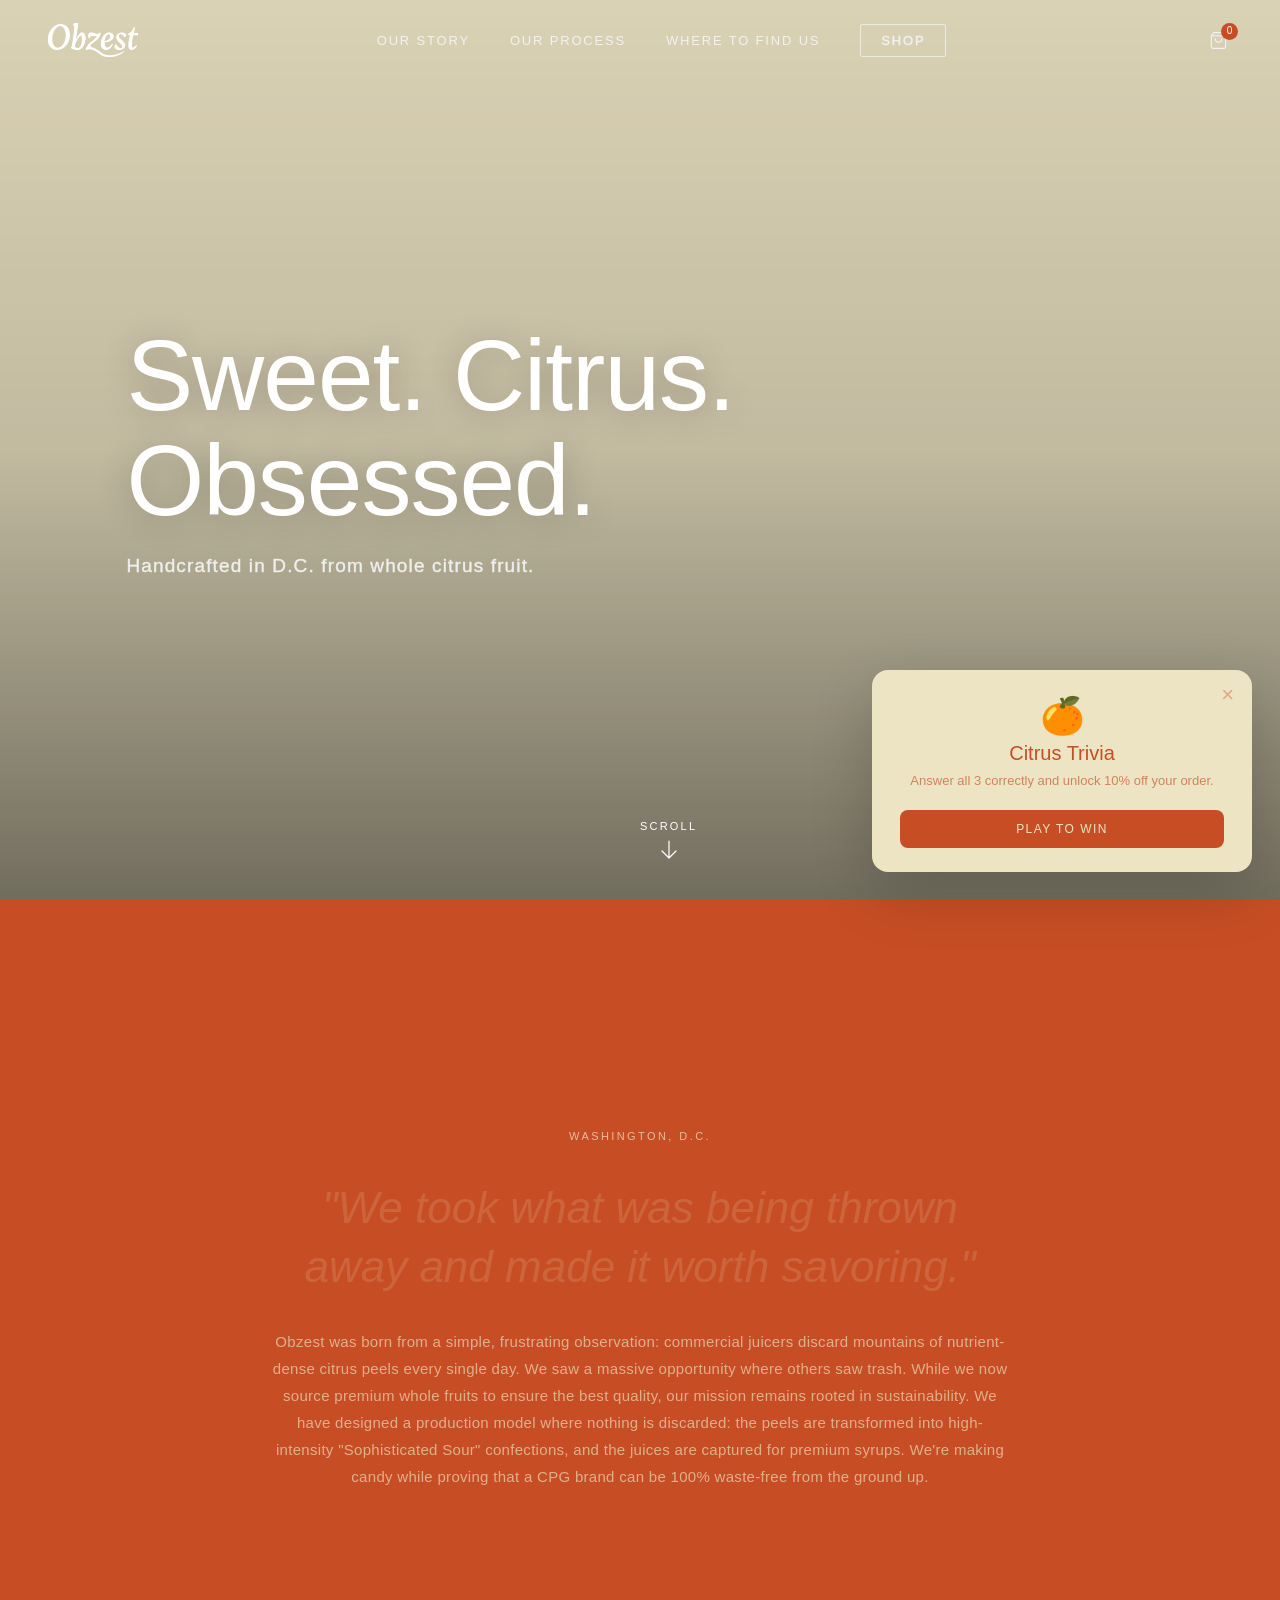
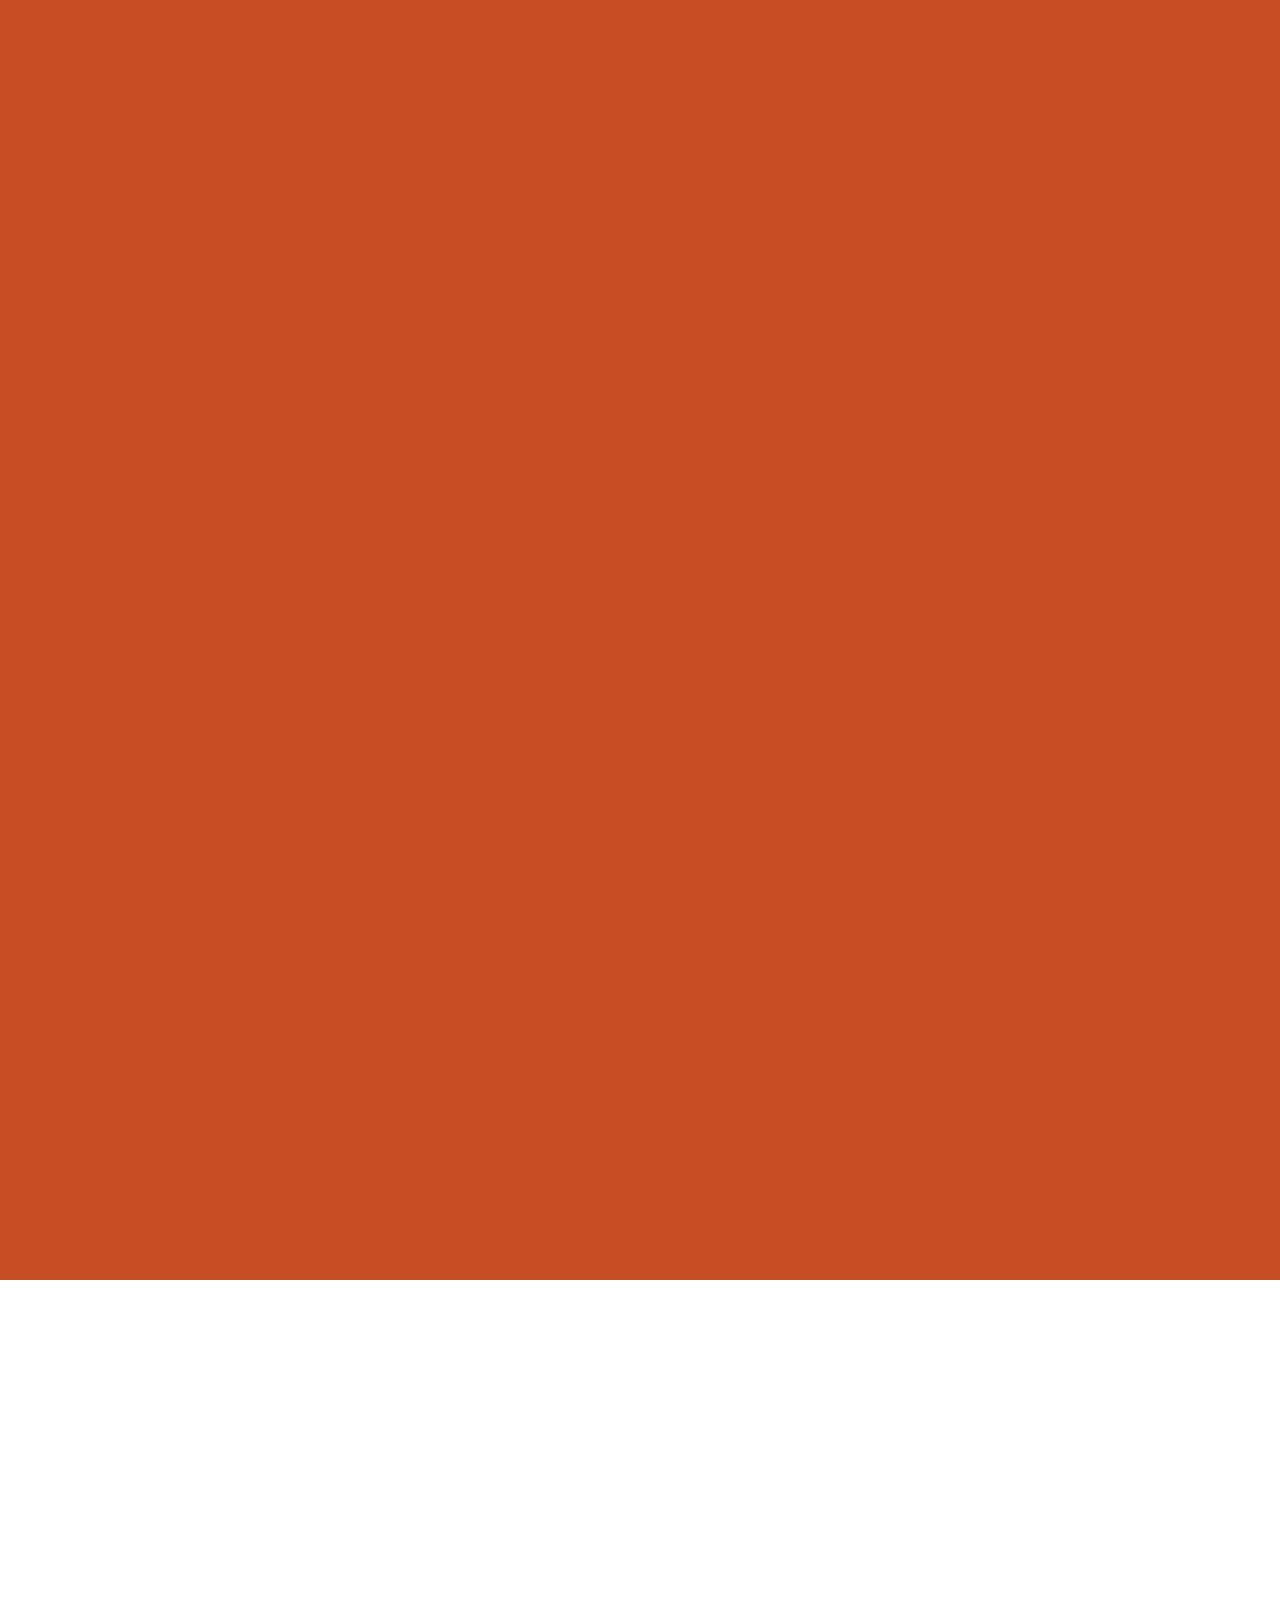
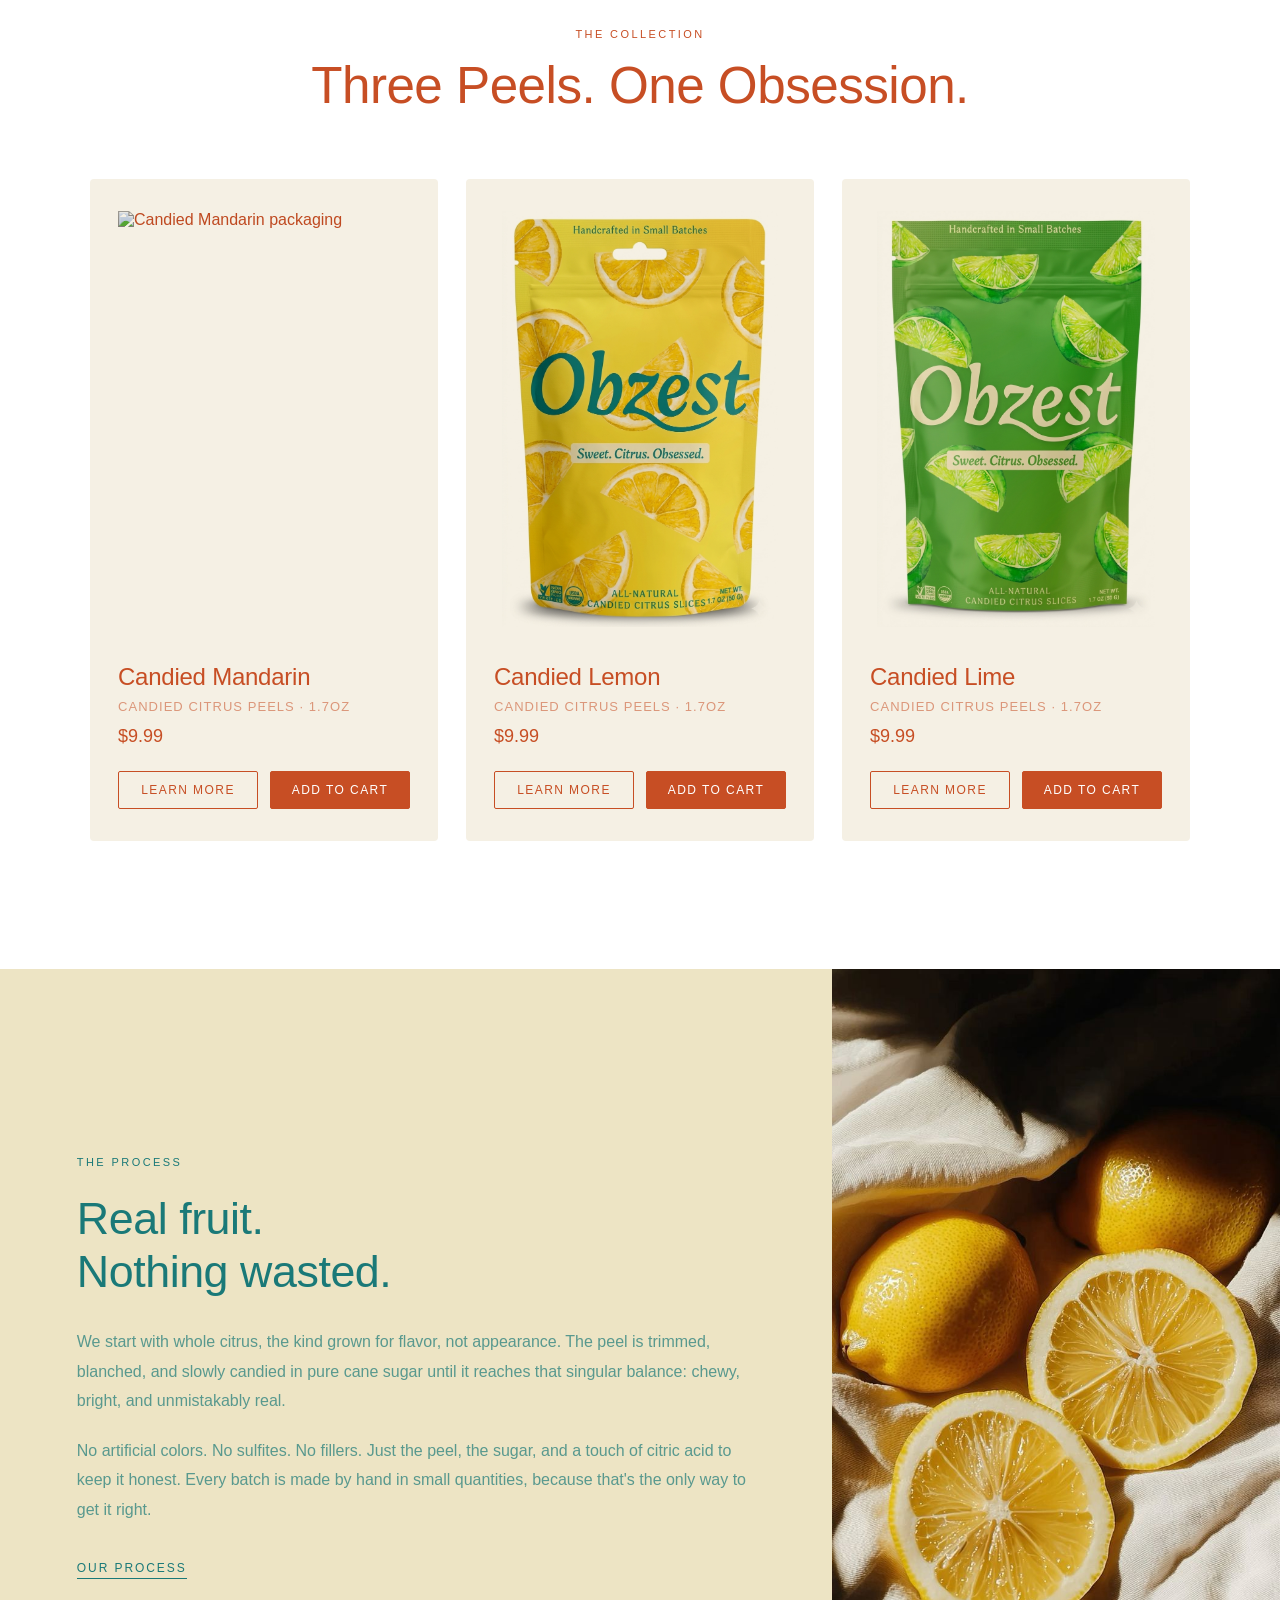
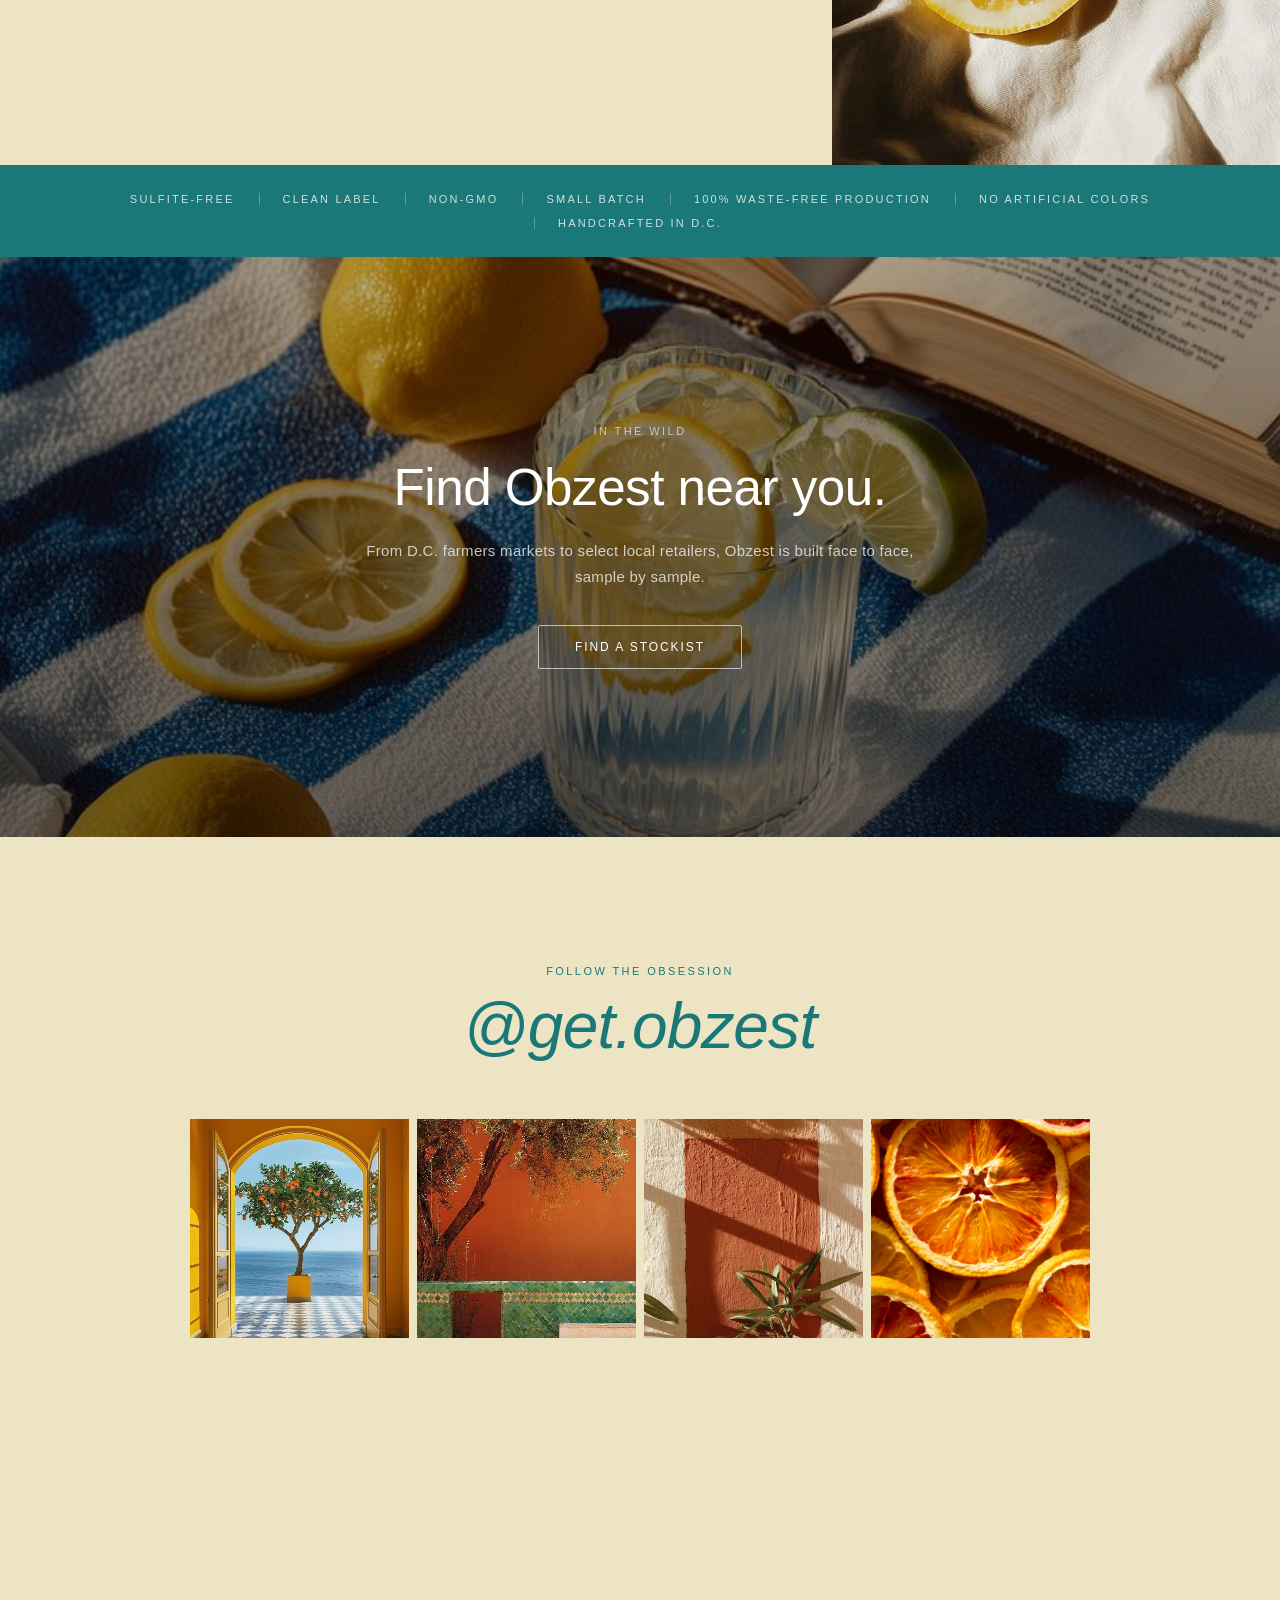
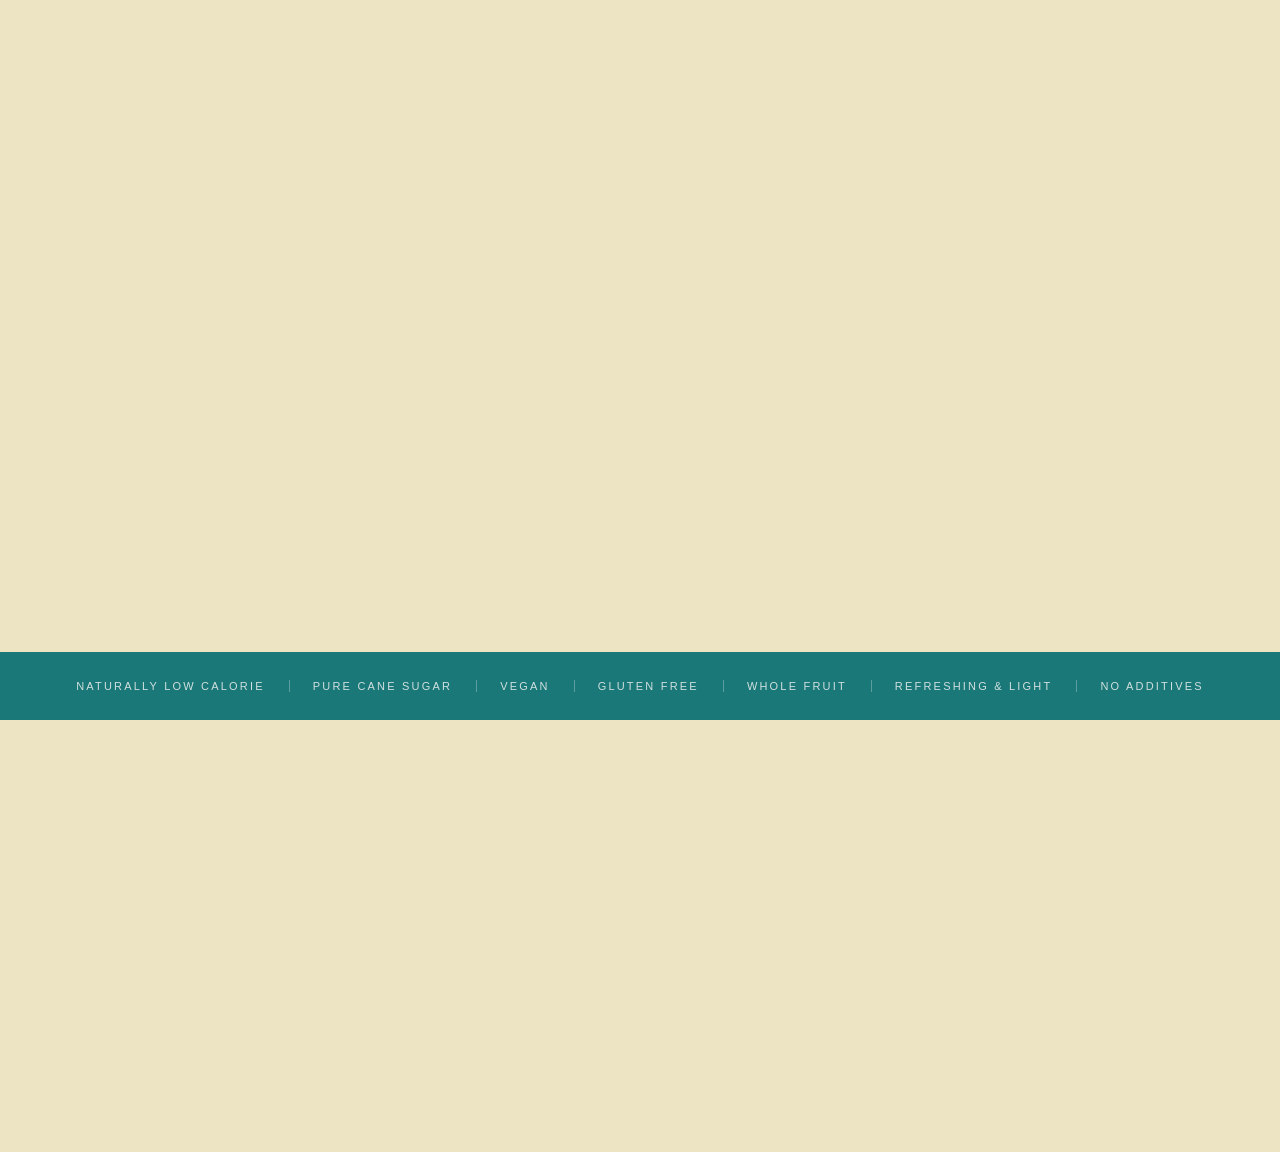
==== index.html @ a90c074f "Initial commit — Obzest frontend Full static site with Shopify Storefront API cart integration, shop" ====
<!DOCTYPE html>
<html lang="en">
<head>
  <meta charset="UTF-8">
  <meta name="viewport" content="width=device-width, initial-scale=1.0">
  <title>Obzest | Sweet. Citrus. Obsessed.</title>
  <meta name="description" content="Handcrafted candied citrus peels. Sulfite-free, clean label, small batch. Made in Washington, D.C.">
  <link rel="stylesheet" href="https://use.typekit.net/qfk5bvf.css">
  <link rel="stylesheet" href="css/main.css">
</head>
<body>

  <!-- ══ NAVBAR ══════════════════════════════════════════════ -->
  <nav class="navbar" id="navbar" aria-label="Main navigation">
    <div class="nav-inner">
      <a href="index.html" class="nav-logo" aria-label="Obzest home">
        <img src="ObzestLogo.png" alt="Obzest" class="logo-img">
      </a>
      <ul class="nav-links" role="list">
        <li><a href="about.html">Our Story</a></li>
        <li><a href="process.html">Our Process</a></li>
        <li><a href="where-to-find-us.html">Where to Find Us</a></li>
        <li><a href="products/orange.html" class="nav-shop-btn">Shop</a></li>
      </ul>
      <button class="hamburger" id="hamburger" aria-label="Open menu" aria-expanded="false">
        <span></span><span></span><span></span>
      </button>
    </div>
    <div class="mobile-menu" id="mobileMenu" role="dialog" aria-label="Navigation menu">
      <button class="mobile-close" id="mobileClose" aria-label="Close menu">&times;</button>
      <ul class="mobile-links" role="list">
        <li><a href="products/orange.html">Shop</a></li>
        <li><a href="about.html">Our Story</a></li>
        <li><a href="process.html">Our Process</a></li>
        <li><a href="where-to-find-us.html">Where to Find Us</a></li>
      </ul>
    </div>
    <div class="mobile-overlay" id="mobileOverlay" aria-hidden="true"></div>
  </nav>


  <!-- ══ HERO ════════════════════════════════════════════════ -->
  <section class="hero" id="hero">
    <div class="hero-bg" aria-hidden="true">
      <video
        class="hero-img"
        src="imagery/Obzest-Hero.mp4"
        autoplay
        muted
        loop
        playsinline
        preload="auto"
      ></video>
    </div>
    <div class="hero-overlay" aria-hidden="true"></div>
    <div class="hero-content">
      <h1 class="hero-headline">Sweet. Citrus. Obsessed.</h1>
      <p class="hero-tagline">Handcrafted in D.C. from whole citrus fruit.</p>
    </div>
    <div class="scroll-indicator" aria-hidden="true">
      <span class="scroll-text">Scroll</span>
      <div class="scroll-arrow">
        <svg width="16" height="20" viewBox="0 0 16 20" fill="none">
          <path d="M8 1v16M1 11l7 7 7-7" stroke="currentColor" stroke-width="1.2" stroke-linecap="round" stroke-linejoin="round"/>
        </svg>
      </div>
    </div>
  </section>


  <!-- ══ BRAND INTRO ════════════════════════════════════════ -->
  <div class="text-reveal-outer">
    <section class="brand-intro brand-intro--sticky">
      <div class="brand-intro-inner">
        <span class="eyebrow">Washington, D.C.</span>
        <p class="statement js-text-reveal" data-quote="true">
          "We took what was being thrown away and made it worth savoring."
        </p>
        <p class="sub">
          Obzest was born from a simple, frustrating observation: commercial juicers discard mountains of nutrient-dense citrus peels every single day. We saw a massive opportunity where others saw trash. While we now source premium whole fruits to ensure the best quality, our mission remains rooted in sustainability. We have designed a production model where nothing is discarded: the peels are transformed into high-intensity "Sophisticated Sour" confections, and the juices are captured for premium syrups. We're making candy while proving that a CPG brand can be 100% waste-free from the ground up.
        </p>
      </div>
    </section>
  </div>


  <!-- ══ ORANGE PEEL SCROLL ANIMATION ══════════════════════ -->
  <section class="animation-wrapper" id="animationSection">
    <div class="animation-sticky">
      <video
        class="peel-video"
        id="peelVideo"
        src="NewAnimationVideoWhiteBG.mp4"
        muted
        playsinline
        preload="auto"
        aria-hidden="true"
      ></video>
      <div class="animation-copy" aria-live="polite">
        <p class="copy-item" data-at="0.12">Sulfite-free. Clean label. No shortcuts.</p>
        <p class="copy-item" data-at="0.35">Born from the peel. 100% waste-free production.</p>
        <p class="copy-item" data-at="0.58">Slightly tangy. Perfectly sweet. Undeniably premium.</p>
        <p class="copy-item" data-at="0.80">Handcrafted in Washington, D.C.</p>
      </div>
    </div>
  </section>


  <!-- ══ PRODUCTS ═══════════════════════════════════════════ -->
  <section class="products-section js-fade-in" id="products">
    <div class="section-header">
      <span class="eyebrow">The Collection</span>
      <h2>Three Peels. One Obsession.</h2>
    </div>
    <div class="products-grid">

      <!-- Orange -->
      <article class="product-card">
        <img
          class="product-card-img"
          src="PackagingMockups/Product_Shots/OrangeFinalPackageMockup.png"
          alt="Candied Mandarin packaging"
        >
        <div class="product-card-body">
          <h3 class="product-name">Candied Mandarin</h3>
          <p class="product-desc">Candied Citrus Peels · 1.7oz</p>
          <p class="product-price">$9.99</p>
          <div class="product-actions">
            <a href="products/orange.html" class="btn-outline">Learn More</a>
            <button class="btn-solid" data-variant="gid://shopify/ProductVariant/46200778850455">Add to Cart</button>
          </div>
        </div>
      </article>

      <!-- Lemon -->
      <article class="product-card">
        <img
          class="product-card-img"
          src="PackagingMockups/Product_Shots/LemonFinalPackageMockup.png"
          alt="Candied Lemon packaging"
        >
        <div class="product-card-body">
          <h3 class="product-name">Candied Lemon</h3>
          <p class="product-desc">Candied Citrus Peels · 1.7oz</p>
          <p class="product-price">$9.99</p>
          <div class="product-actions">
            <a href="products/lemon.html" class="btn-outline">Learn More</a>
            <button class="btn-solid" data-variant="gid://shopify/ProductVariant/46200778752151">Add to Cart</button>
          </div>
        </div>
      </article>

      <!-- Lime -->
      <article class="product-card">
        <img
          class="product-card-img"
          src="PackagingMockups/Product_Shots/LimeFinalPackageBlankMockup.png"
          alt="Candied Lime packaging"
        >
        <div class="product-card-body">
          <h3 class="product-name">Candied Lime</h3>
          <p class="product-desc">Candied Citrus Peels · 1.7oz</p>
          <p class="product-price">$9.99</p>
          <div class="product-actions">
            <a href="products/lime.html" class="btn-outline">Learn More</a>
            <button class="btn-solid" data-variant="gid://shopify/ProductVariant/46200778817687">Add to Cart</button>
          </div>
        </div>
      </article>

    </div>
  </section>


  <!-- ══ THE CRAFT ══════════════════════════════════════════ -->
  <section class="craft-section" id="craft">
    <div class="craft-text">
      <span class="eyebrow">The Process</span>
      <h2>Real fruit.<br>Nothing wasted.</h2>
      <p>
        We start with whole citrus, the kind grown for flavor, not appearance.
        The peel is trimmed, blanched, and slowly candied in pure cane sugar until it
        reaches that singular balance: chewy, bright, and unmistakably real.
      </p>
      <p>
        No artificial colors. No sulfites. No fillers.
        Just the peel, the sugar, and a touch of citric acid to keep it honest.
        Every batch is made by hand in small quantities, because that's the only way
        to get it right.
      </p>
      <a href="process.html" class="btn-text-link">Our Process</a>
    </div>
    <div class="craft-image">
      <img
        src="imagery/lemon2.jpg"
        alt="Fresh lemons"
      >
    </div>
  </section>


  <!-- ══ ATTRIBUTES STRIP ═══════════════════════════════════ -->
  <div class="attributes-strip" aria-label="Brand attributes">
    <div class="attributes-inner">
      <span class="attr-item">Sulfite-Free</span>
      <span class="attr-item">Clean Label</span>
      <span class="attr-item">Non-GMO</span>
      <span class="attr-item">Small Batch</span>
      <span class="attr-item">100% Waste-Free Production</span>
      <span class="attr-item">No Artificial Colors</span>
      <span class="attr-item">Handcrafted in D.C.</span>
    </div>
  </div>


  <!-- ══ FIND US ════════════════════════════════════════════ -->
  <section class="find-us-section" id="find-us">
    <div class="find-us-bg" aria-hidden="true">
      <img
        src="imagery/lemonbeach.jpg"
        alt=""
      >
    </div>
    <div class="find-us-overlay" aria-hidden="true"></div>
    <div class="find-us-content">
      <span class="eyebrow">In the Wild</span>
      <h2>Find Obzest near you.</h2>
      <p>
        From D.C. farmers markets to select local retailers,
        Obzest is built face to face, sample by sample.
      </p>
      <a href="where-to-find-us.html" class="btn-ghost">Find a Stockist</a>
    </div>
  </section>


  <!-- ══ INSTAGRAM / SOCIAL ═════════════════════════════════ -->
  <section class="social-section" id="social">
    <span class="eyebrow">Follow the Obsession</span>
    <a href="https://instagram.com/get.obzest" class="social-handle" target="_blank" rel="noopener">@get.obzest</a>
    <div class="social-grid" aria-label="Instagram grid">
      <div class="social-grid-item">
        <img src="imagery/treesea.jpg"          alt="Orange tree through Mediterranean archway">
      </div>
      <div class="social-grid-item">
        <img src="imagery/clay.jpg"             alt="Terracotta wall with teal tiles">
      </div>
      <div class="social-grid-item">
        <img src="imagery/clay2.jpg"            alt="Warm clay wall with plant shadows">
      </div>
      <div class="social-grid-item">
        <img src="imagery/monika-grabkowska-GoeI4z3DmQw-unsplash.jpg" alt="Dried blood orange slices">
      </div>
    </div>
  </section>


  <!-- ══ TESTIMONIALS ═════════════════════════════════════════ -->
  <section class="testimonials-section js-fade-in" id="testimonials">
    <div class="section-header">
      <span class="eyebrow">What People Are Saying</span>
      <h2>The Obsession Is Real.</h2>
    </div>
    <div class="testimonials-track-wrapper">
      <div class="testimonials-grid">

        <!-- Column 1 -->
        <div class="testimonials-column" style="--duration: 32s">
          <div class="testimonials-column-inner">
            <article class="testimonial-card">
              <blockquote>
                <p>"Goes great as a garnish for my cocktail nights!"</p>
                <footer><cite>Tom Carrol</cite><span class="testimonial-role">Instagram</span></footer>
              </blockquote>
            </article>
            <article class="testimonial-card">
              <blockquote>
                <p>"I bought five bags of your crystallized lemon peel at the Cleveland Park market yesterday and gave them to friends at a dinner party tonight. They were super popular."</p>
                <footer><cite>@scrunchware</cite><span class="testimonial-role">Instagram</span></footer>
              </blockquote>
            </article>
            <article class="testimonial-card">
              <blockquote>
                <p>"Can't get enough."</p>
                <footer><cite>@the_barham</cite><span class="testimonial-role">Instagram</span></footer>
              </blockquote>
            </article>
            <!-- Duplicate for seamless loop -->
            <article class="testimonial-card" aria-hidden="true">
              <blockquote>
                <p>"Goes great as a garnish for my cocktail nights!"</p>
                <footer><cite>Tom Carrol</cite><span class="testimonial-role">Instagram</span></footer>
              </blockquote>
            </article>
            <article class="testimonial-card" aria-hidden="true">
              <blockquote>
                <p>"I bought five bags of your crystallized lemon peel at the Cleveland Park market yesterday and gave them to friends at a dinner party tonight. They were super popular."</p>
                <footer><cite>@scrunchware</cite><span class="testimonial-role">Instagram</span></footer>
              </blockquote>
            </article>
            <article class="testimonial-card" aria-hidden="true">
              <blockquote>
                <p>"Can't get enough."</p>
                <footer><cite>@the_barham</cite><span class="testimonial-role">Instagram</span></footer>
              </blockquote>
            </article>
          </div>
        </div>

        <!-- Column 2 -->
        <div class="testimonials-column testimonials-column--mid" style="--duration: 40s">
          <div class="testimonials-column-inner">
            <article class="testimonial-card">
              <blockquote>
                <p>"Obzest is my favorite way to eat fruit."</p>
                <footer><cite>Sai Kantheti</cite><span class="testimonial-role">Instagram</span></footer>
              </blockquote>
            </article>
            <article class="testimonial-card">
              <blockquote>
                <p>"I just liquidated my 401k to buy more of these."</p>
                <footer><cite>@nsilverblatt</cite><span class="testimonial-role">Instagram</span></footer>
              </blockquote>
            </article>
            <article class="testimonial-card">
              <blockquote>
                <p>"I was absolutely wow-ed by these citrus peels! So tasty."</p>
                <footer><cite>@dhoenig17</cite><span class="testimonial-role">Instagram</span></footer>
              </blockquote>
            </article>
            <!-- Duplicate for seamless loop -->
            <article class="testimonial-card" aria-hidden="true">
              <blockquote>
                <p>"Obzest is my favorite way to eat fruit."</p>
                <footer><cite>Sai Kantheti</cite><span class="testimonial-role">Instagram</span></footer>
              </blockquote>
            </article>
            <article class="testimonial-card" aria-hidden="true">
              <blockquote>
                <p>"I just liquidated my 401k to buy more of these."</p>
                <footer><cite>@nsilverblatt</cite><span class="testimonial-role">Instagram</span></footer>
              </blockquote>
            </article>
            <article class="testimonial-card" aria-hidden="true">
              <blockquote>
                <p>"I was absolutely wow-ed by these citrus peels! So tasty."</p>
                <footer><cite>@dhoenig17</cite><span class="testimonial-role">Instagram</span></footer>
              </blockquote>
            </article>
          </div>
        </div>

        <!-- Column 3 -->
        <div class="testimonials-column testimonials-column--last" style="--duration: 36s">
          <div class="testimonials-column-inner">
            <article class="testimonial-card">
              <blockquote>
                <p>"We are almost out from the stash we bought. Ready for purchasing refills!!! Lemon has been the big hit!"</p>
                <footer><cite>@jzo.becks</cite><span class="testimonial-role">Instagram</span></footer>
              </blockquote>
            </article>
            <article class="testimonial-card">
              <blockquote>
                <p>"The perfect post run snack."</p>
                <footer><cite>Otto Dierig</cite><span class="testimonial-role">Instagram</span></footer>
              </blockquote>
            </article>
            <article class="testimonial-card">
              <blockquote>
                <p>"The perfect balance of sweet and sour."</p>
                <footer><cite>Christian Balistreri</cite><span class="testimonial-role">Instagram</span></footer>
              </blockquote>
            </article>
            <!-- Duplicate for seamless loop -->
            <article class="testimonial-card" aria-hidden="true">
              <blockquote>
                <p>"We are almost out from the stash we bought. Ready for purchasing refills!!! Lemon has been the big hit!"</p>
                <footer><cite>@jzo.becks</cite><span class="testimonial-role">Instagram</span></footer>
              </blockquote>
            </article>
            <article class="testimonial-card" aria-hidden="true">
              <blockquote>
                <p>"The perfect post run snack."</p>
                <footer><cite>Otto Dierig</cite><span class="testimonial-role">Instagram</span></footer>
              </blockquote>
            </article>
            <article class="testimonial-card" aria-hidden="true">
              <blockquote>
                <p>"The perfect balance of sweet and sour."</p>
                <footer><cite>Christian Balistreri</cite><span class="testimonial-role">Instagram</span></footer>
              </blockquote>
            </article>
          </div>
        </div>

      </div>
    </div>
  </section>

  <div class="attributes-strip" aria-label="Health attributes">
    <div class="attributes-inner">
      <span class="attr-item">Naturally Low Calorie</span>
      <span class="attr-item">Pure Cane Sugar</span>
      <span class="attr-item">Vegan</span>
      <span class="attr-item">Gluten Free</span>
      <span class="attr-item">Whole Fruit</span>
      <span class="attr-item">Refreshing &amp; Light</span>
      <span class="attr-item">No Additives</span>
    </div>
  </div>


  <!-- ══ FOOTER ════════════════════════════════════════════ -->
  <div class="footer-scroll-wrapper">
    <div class="footer-scroll-inner">
  <footer class="site-footer" id="footer">
    <div class="footer-inner">
      <div class="footer-top">

        <div class="footer-brand">
          <img src="ObzestLogo.png" alt="Obzest" class="footer-logo">
          <p class="tagline">Sweet. Citrus. Obsessed.</p>
          <p class="location">Handcrafted in Washington, D.C.</p>
        </div>

        <nav class="footer-col" aria-label="Footer navigation">
          <h4>Explore</h4>
          <ul>
            <li><a href="products/orange.html">Shop</a></li>
            <li><a href="about.html">Our Story</a></li>
            <li><a href="process.html">Our Process</a></li>
            <li><a href="where-to-find-us.html">Where to Find Us</a></li>
          </ul>
        </nav>

        <nav class="footer-col" aria-label="Contact information">
          <h4>Connect</h4>
          <ul>
            <li><a href="https://instagram.com/get.obzest" target="_blank" rel="noopener">@get.obzest</a></li>
            <li><a href="mailto:info@getobzest.com">info@getobzest.com</a></li>
            <li><a href="contact.html">Wholesale Inquiries</a></li>
          </ul>
        </nav>

      </div>
      <div class="footer-bottom">
        <p>&copy; 2026 Obzest. All rights reserved.</p>
        <p>Made with obsession in Washington, D.C.</p>
      </div>
    </div>
  </footer>
    </div>
  </div>


  <!-- Quiz popup -->
  <div class="quiz-popup" id="quizPopup" role="dialog" aria-label="Citrus trivia quiz" aria-modal="true">
    <button class="quiz-popup-close" id="quizPopupClose" aria-label="Close quiz">&times;</button>
    <div id="quizPopupInner"></div>
  </div>

  <!-- Scripts -->
  <script src="js/nav.js"></script>
  <script src="js/text-reveal.js"></script>
  <script src="js/scroll-animation.js"></script>
  <script src="js/fade-in.js"></script>
  <script src="js/quiz-popup.js"></script>
  <script src="js/cart.js"></script>

</body>
</html>
---- css/main.css ----
/* ============================================================
   Obzest — main.css
   Typography: Engria (Adobe Fonts) throughout
   ============================================================ */

/* ------------------------------------------------------------
   Fade-in on scroll
   ------------------------------------------------------------ */
.js-fade-in {
  opacity: 0;
  transform: translateY(24px);
  transition: opacity 0.7s ease, transform 0.7s ease;
}

.js-fade-in.is-visible {
  opacity: 1;
  transform: translateY(0);
}

/* ------------------------------------------------------------
   CSS Variables
   ------------------------------------------------------------ */
:root {
  --color-cream:        #EDE4C4;
  --color-cream-light:  #F5F0E4;
  --color-cream-dark:   #D4C9A8;
  --color-white:        #ffffff;
  --color-teal:         #1A7978;
  --color-burnt:        #C74E24;
  --color-text:         #C74E24;

  --font:           "engria", sans-serif;

  --nav-height:     80px;
  --section-pad:    clamp(80px, 10vw, 140px);
  --transition:     0.3s ease;
}

/* ------------------------------------------------------------
   Reset & Base
   ------------------------------------------------------------ */
*, *::before, *::after {
  box-sizing: border-box;
  margin: 0;
  padding: 0;
}

html { scroll-behavior: smooth; -webkit-font-smoothing: antialiased; }

body {
  font-family: var(--font);
  font-weight: 300;
  color: var(--color-text);
  background-color: var(--color-cream);
  overflow-x: hidden;
}

img { display: block; max-width: 100%; }
a   { text-decoration: none; color: inherit; }
ul  { list-style: none; }

/* ------------------------------------------------------------
   Navbar
   ------------------------------------------------------------ */
.navbar {
  position: fixed;
  top: 0; left: 0; right: 0;
  z-index: 100;
  background: transparent;
  transition: background-color var(--transition), box-shadow var(--transition), top 0.4s ease;
}

.navbar.scrolled {
  background-color: var(--color-cream);
  box-shadow: 0 1px 0 rgba(0,0,0,0.08);
}

.nav-inner {
  display: flex;
  align-items: center;
  justify-content: space-between;
  height: var(--nav-height);
  padding: 0 48px;
  max-width: 1440px;
  margin: 0 auto;
}

.nav-logo { display: flex; align-items: center; flex-shrink: 0; }

.logo-img {
  height: 34px;
  width: auto;
  transition: filter var(--transition);
  filter: brightness(0) invert(1); /* white by default */
}

.navbar.scrolled .logo-img,
.navbar.over-animation .logo-img {
  filter: brightness(0.47) sepia(1) hue-rotate(150deg) saturate(5) brightness(0.55);
}

.nav-links {
  display: flex;
  align-items: center;
  gap: 40px;
}

.nav-links a {
  font-family: var(--font);
  font-weight: 400;
  font-style: normal;
  font-size: 13px;
  letter-spacing: 0.14em;
  text-transform: uppercase;
  color: rgba(241,241,241,1);
  transition: color var(--transition), opacity var(--transition);
}

.nav-links a:hover { opacity: 1; color: var(--color-burnt); }

.navbar.scrolled .nav-links a { color: var(--color-teal); }
.navbar.scrolled .nav-links a:hover { color: var(--color-burnt); }
.navbar.over-animation .nav-links a { color: var(--color-teal); }
.navbar.over-animation .nav-links a:hover { color: var(--color-burnt); }

/* Shop CTA button in nav */
.nav-shop-btn {
  display: inline-block;
  padding: 8px 20px;
  border: 1px solid rgba(241,241,241,0.8);
  background: transparent;
  color: rgba(241,241,241,1);
  font-family: var(--font);
  font-weight: 400;
  font-size: 13px;
  -webkit-text-stroke: 0.4px currentColor;
  letter-spacing: 0.14em;
  text-transform: uppercase;
  border-radius: 2px;
  cursor: pointer;
  transition: background var(--transition), border-color var(--transition), color var(--transition);
  white-space: nowrap;
}

.nav-shop-btn:hover {
  background: rgba(241,241,241,0.15);
  color: #F1F1F1;
  border-color: #F1F1F1;
}

.navbar.scrolled .nav-shop-btn,
.navbar.over-animation .nav-shop-btn {
  border-color: var(--color-teal);
  color: var(--color-teal);
}

.navbar.scrolled .nav-shop-btn:hover,
.navbar.over-animation .nav-shop-btn:hover {
  background: rgba(26,121,120,0.08);
}

/* Hamburger */
.hamburger {
  display: none;
  flex-direction: column;
  justify-content: space-between;
  width: 24px; height: 16px;
  background: none; border: none; cursor: pointer; padding: 0;
}

.hamburger span {
  display: block;
  width: 100%; height: 1.5px;
  background: var(--color-white);
  border-radius: 2px;
  transition: background var(--transition);
}

.navbar.scrolled .hamburger span,
.navbar.over-animation .hamburger span { background: var(--color-text); }

/* ── Page-specific navbar colour overrides ───────────────────
   Orange pages (Our Story, Our Process): cream text + logo
   Shop pages (beige bg): teal text + logo (same as scrolled)
   Hero on index.html: white (default transparent state above)
   ─────────────────────────────────────────────────────────── */

/* Orange-background pages */
.page-orange .navbar:not(.scrolled):not(.over-animation) .nav-links a {
  color: var(--color-cream);
}
.page-orange .navbar:not(.scrolled):not(.over-animation) .nav-links a:hover {
  color: var(--color-cream-light);
  opacity: 1;
}
.page-orange .navbar:not(.scrolled):not(.over-animation) .logo-img {
  filter: brightness(0) invert(1) sepia(0.3) brightness(0.93);
}
.page-orange .navbar:not(.scrolled):not(.over-animation) .nav-shop-btn {
  color: var(--color-cream);
  border-color: var(--color-cream);
}
.page-orange .navbar:not(.scrolled):not(.over-animation) .nav-shop-btn:hover {
  background: rgba(237,228,196,0.15);
}
.page-orange .navbar:not(.scrolled):not(.over-animation) .hamburger span {
  background: var(--color-cream);
}

/* Shop / beige-background pages */
.page-shop .navbar:not(.scrolled):not(.over-animation) .nav-links a {
  color: var(--color-teal);
}
.page-shop .navbar:not(.scrolled):not(.over-animation) .nav-links a:hover {
  color: var(--color-burnt);
  opacity: 1;
}
.page-shop .navbar:not(.scrolled):not(.over-animation) .logo-img {
  filter: brightness(0.47) sepia(1) hue-rotate(150deg) saturate(5) brightness(0.55);
}
.page-shop .navbar:not(.scrolled):not(.over-animation) .nav-shop-btn {
  color: var(--color-teal);
  border-color: var(--color-teal);
}
.page-shop .navbar:not(.scrolled):not(.over-animation) .nav-shop-btn:hover {
  background: rgba(26,121,120,0.08);
}
.page-shop .navbar:not(.scrolled):not(.over-animation) .hamburger span {
  background: var(--color-teal);
}

/* Mobile panel */
.mobile-menu {
  position: fixed;
  top: 0; right: 0;
  width: min(340px, 100vw);
  height: 100vh;
  background: var(--color-cream);
  z-index: 200;
  display: flex;
  flex-direction: column;
  justify-content: center;
  padding: 60px 48px;
  transform: translateX(100%);
  transition: transform 0.45s cubic-bezier(0.76, 0, 0.24, 1);
}

.mobile-menu.open { transform: translateX(0); }

.mobile-close {
  position: absolute;
  top: 28px; right: 32px;
  background: none; border: none;
  font-size: 28px; line-height: 1;
  cursor: pointer;
  color: var(--color-text);
  font-family: var(--font);
}

.mobile-links {
  display: flex;
  flex-direction: column;
  gap: 28px;
}

.mobile-links a {
  font-family: var(--font);
  font-weight: 400;
  font-size: 30px;
  color: var(--color-text);
  transition: color var(--transition);
}

.mobile-links a:hover { color: var(--color-teal); }

.mobile-overlay {
  position: fixed; inset: 0;
  background: rgba(0,0,0,0.35);
  z-index: 150;
  opacity: 0; pointer-events: none;
  transition: opacity 0.4s ease;
}

.mobile-overlay.visible { opacity: 1; pointer-events: all; }

/* ------------------------------------------------------------
   Hero
   ------------------------------------------------------------ */
.hero {
  position: relative;
  width: 100%;
  height: 100vh;
  min-height: 600px;
  overflow: hidden;
  display: flex;
  align-items: center;
  justify-content: flex-start;
  padding-left: clamp(32px, 8vw, 120px);
}

.hero-bg {
  position: absolute;
  inset: 0;
  z-index: 0;
}

.hero-img {
  width: 100%;
  height: 100%;
  object-fit: cover;
  object-position: center 45%;
  will-change: transform;
}

.hero-overlay {
  position: absolute;
  inset: 0;
  z-index: 1;
  background: linear-gradient(
    to bottom,
    rgba(0,0,0,0.08) 0%,
    rgba(0,0,0,0.18) 50%,
    rgba(0,0,0,0.52) 100%
  );
}

.hero-content {
  position: relative;
  z-index: 2;
  text-align: left;
  padding: 0 24px;
  max-width: 860px;
  width: 100%;
}

.hero-headline {
  font-family: var(--font);
  font-weight: 300;
  font-style: normal;
  font-size: clamp(52px, 8vw, 100px);
  line-height: 1.05;
  color: var(--color-white);
  letter-spacing: -0.01em;
  margin-bottom: 22px;
  text-shadow: 0 2px 32px rgba(0,0,0,0.25);

  opacity: 0;
  transform: translateY(18px);
  animation: fadeUp 1.1s 0.3s cubic-bezier(0.22,1,0.36,1) forwards;
}

.hero-tagline {
  font-family: var(--font);
  font-weight: 400;
  font-style: normal;
  font-size: clamp(14px, 1.6vw, 19px);
  letter-spacing: 0.06em;
  color: rgba(241,241,241,0.95);
  -webkit-text-stroke: 0.4px currentColor;
  opacity: 0;
  animation: fadeUp 1.1s 0.65s cubic-bezier(0.22,1,0.36,1) forwards;
}

.scroll-indicator {
  position: absolute;
  bottom: 36px;
  left: 50%;
  transform: translateX(-50%);
  z-index: 2;
  display: flex;
  flex-direction: column;
  align-items: center;
  gap: 8px;
  color: var(--color-white);
  opacity: 0;
  animation: fadeUp 1.1s 1.1s ease forwards;
}

.scroll-text {
  font-family: var(--font);
  font-weight: 300;
  font-size: 11px;
  letter-spacing: 0.2em;
  text-transform: uppercase;
}

.scroll-arrow { animation: bounce 1.9s ease-in-out infinite; }

/* ------------------------------------------------------------
   Pull Quote / Brand Intro
   ------------------------------------------------------------ */
/* Text-reveal scroll wrapper */
.text-reveal-outer {
  position: relative;
  height: 220vh;
  background: var(--color-burnt);
}

.brand-intro {
  background: var(--color-burnt);
  padding: var(--section-pad) 40px;
  display: flex;
  align-items: center;
  justify-content: center;
}

/* Sticky variant used inside .text-reveal-outer */
.brand-intro--sticky {
  position: sticky;
  top: var(--nav-height);
  height: calc(100vh - var(--nav-height));
  padding: 0 40px;
}

/* Word reveal spans */
.reveal-word {
  display: inline-block;
  position: relative;
  white-space: nowrap;
}

.reveal-ghost {
  opacity: 0.15;
  user-select: none;
}

.reveal-fill {
  position: absolute;
  inset: 0;
  opacity: 0;
  color: inherit;
}

.brand-intro-inner {
  max-width: 740px;
  text-align: center;
}

.eyebrow {
  font-family: var(--font);
  font-weight: 300;
  font-size: 11px;
  letter-spacing: 0.22em;
  text-transform: uppercase;
  color: var(--color-teal);
  margin-bottom: 36px;
  display: block;
}

.brand-intro .eyebrow { color: var(--color-cream); opacity: 0.75; }

.brand-intro .statement {
  font-family: var(--font);
  font-weight: 400;
  font-style: italic;
  font-size: clamp(26px, 3.5vw, 44px);
  line-height: 1.35;
  color: var(--color-cream);
  margin-bottom: 32px;
}

.brand-intro .sub {
  font-family: var(--font);
  font-weight: 300;
  font-size: 15px;
  line-height: 1.8;
  color: var(--color-cream);
  opacity: 0.65;
  letter-spacing: 0.02em;
}

/* ------------------------------------------------------------
   Orange Peel Scroll Animation
   ------------------------------------------------------------ */
.animation-wrapper {
  position: relative;
  height: 380vh;
  background: #fff;
}

.animation-sticky {
  position: sticky;
  top: var(--nav-height);
  height: calc(100vh - var(--nav-height));
  overflow: hidden;
  display: flex;
  align-items: center;
  justify-content: center;
  background: #fff;
}

.peel-video {
  width: 100%;
  height: 100%;
  object-fit: contain;
  object-position: center;
  mix-blend-mode: multiply;
}

/* Copy items overlay */
.animation-copy {
  position: absolute;
  inset: 0;
  display: flex;
  align-items: flex-end;
  justify-content: center;
  padding-bottom: 10vh;
  pointer-events: none;
}

.copy-item {
  position: absolute;
  top: 50%;
  left: 50%;
  transform: translate(-50%, -50%);
  text-align: center;
  width: 100%;
  max-width: 680px;
  padding: 0 32px;

  font-family: var(--font);
  font-weight: 400;
  font-size: clamp(22px, 3.5vw, 40px);
  line-height: 1.25;
  color: var(--color-text);
  text-shadow: none;

  opacity: 0;
  transition: opacity 0.6s ease;
}

.copy-item.visible { opacity: 1; }

/* Mobile: autoplay fallback */
@media (max-width: 768px) {
  .animation-wrapper { height: auto; }
  .animation-sticky { position: relative; height: 100vw; min-height: 480px; }
  .copy-item { font-size: 20px; bottom: 8vh; }
}

/* ------------------------------------------------------------
   Products Section
   ------------------------------------------------------------ */
.products-section {
  background: var(--color-white);
  padding: var(--section-pad) 48px;
}

.section-header {
  text-align: center;
  margin-bottom: 64px;
}

.section-header .eyebrow { margin-bottom: 16px; color: var(--color-burnt); }

.section-header h2 {
  font-family: var(--font);
  font-weight: 400;
  font-size: clamp(32px, 4vw, 52px);
  color: var(--color-burnt);
  letter-spacing: -0.01em;
}

.products-grid {
  display: grid;
  grid-template-columns: repeat(3, 1fr);
  gap: 28px;
  max-width: 1100px;
  margin: 0 auto;
}

.product-card {
  background: var(--color-cream-light);
  border-radius: 4px;
  overflow: hidden;
  display: flex;
  flex-direction: column;
  transition: transform 0.3s ease, box-shadow 0.3s ease;
  cursor: pointer;
}

.product-card:hover {
  transform: translateY(-6px);
  box-shadow: 0 16px 48px rgba(0,0,0,0.1);
}

.product-card-img {
  width: 100%;
  aspect-ratio: 3 / 4;
  object-fit: contain;
  object-position: center;
  padding: 32px 28px 16px;
  mix-blend-mode: multiply;
}

.product-card-body {
  padding: 20px 28px 32px;
  display: flex;
  flex-direction: column;
  gap: 8px;
  flex: 1;
}

.product-name {
  font-family: var(--font);
  font-weight: 400;
  font-size: 24px;
  color: var(--color-burnt);
  letter-spacing: -0.01em;
}

.product-desc {
  font-family: var(--font);
  font-weight: 300;
  font-size: 13px;
  letter-spacing: 0.08em;
  color: var(--color-burnt);
  opacity: 0.55;
  text-transform: uppercase;
}

.product-price {
  font-family: var(--font);
  font-weight: 400;
  font-size: 18px;
  color: var(--color-burnt);
  margin-top: 4px;
}

.product-actions {
  display: flex;
  gap: 12px;
  margin-top: 16px;
}

.btn-outline {
  flex: 1;
  padding: 11px 0;
  border: 1px solid var(--color-burnt);
  background: transparent;
  color: var(--color-burnt);
  font-family: var(--font);
  font-weight: 300;
  font-size: 12px;
  letter-spacing: 0.12em;
  text-transform: uppercase;
  cursor: pointer;
  border-radius: 2px;
  text-align: center;
  transition: background var(--transition), color var(--transition);
}

.btn-outline:hover {
  background: var(--color-burnt);
  color: var(--color-white);
}

.btn-solid {
  flex: 1;
  padding: 11px 0;
  border: 1px solid var(--color-burnt);
  background: var(--color-burnt);
  color: var(--color-white);
  font-family: var(--font);
  font-weight: 300;
  font-size: 12px;
  letter-spacing: 0.12em;
  text-transform: uppercase;
  cursor: pointer;
  border-radius: 2px;
  text-align: center;
  transition: background var(--transition), color var(--transition);
}

.btn-solid:hover {
  background: #a33d1b;
  border-color: #a33d1b;
}

/* ------------------------------------------------------------
   Testimonials
   ------------------------------------------------------------ */
.testimonials-section {
  background: var(--color-cream);
  padding: clamp(28px, 3vw, 44px) 0 0;
}

.testimonials-section .section-header {
  padding: 0 48px;
  margin-bottom: 40px;
}

.testimonials-strip {
  margin-bottom: 0;
}

.testimonials-track-wrapper {
  position: relative;
  overflow: hidden;
  max-height: 620px;
}

.testimonials-grid {
  display: flex;
  gap: 28px;
  align-items: flex-start;
  max-width: 1200px;
  margin: 0 auto;
}

.testimonials-column {
  flex: 1;
  overflow: hidden;
  min-width: 0;
}

.testimonials-column-inner {
  display: flex;
  flex-direction: column;
  gap: 28px;
  animation: testimonialScrollUp var(--duration, 32s) linear infinite;
}

.testimonials-column:hover .testimonials-column-inner {
  animation-play-state: paused;
}

@keyframes testimonialScrollUp {
  from { transform: translateY(0); }
  to   { transform: translateY(-50%); }
}

.testimonial-card {
  background: var(--color-burnt);
  border-radius: 16px;
  padding: 28px 32px;
  transition: transform 0.3s ease, box-shadow 0.3s ease;
  cursor: default;
}

.testimonial-card:hover {
  transform: translateY(-6px) scale(1.02);
  box-shadow: 0 20px 48px rgba(0,0,0,0.12);
}

.testimonial-card blockquote {
  margin: 0;
  padding: 0;
}

.testimonial-card p {
  font-family: var(--font);
  font-weight: 300;
  font-size: 15px;
  line-height: 1.7;
  color: var(--color-cream);
  margin: 0;
}

.testimonial-card footer {
  margin-top: 20px;
  display: flex;
  flex-direction: column;
}

.testimonial-card cite {
  font-family: var(--font);
  font-weight: 400;
  font-style: normal;
  font-size: 14px;
  color: var(--color-white);
}

.testimonial-role {
  font-family: var(--font);
  font-weight: 300;
  font-size: 11px;
  letter-spacing: 0.1em;
  text-transform: uppercase;
  color: rgba(237,227,196,0.55);
  margin-top: 3px;
}

@media (max-width: 1024px) {
  .testimonials-column--last { display: none; }
}

@media (max-width: 768px) {
  .testimonials-section { padding: clamp(24px, 4vw, 36px) 0 0; }
  .testimonials-section .section-header { padding: 0 24px; }
  .testimonials-column--mid,
  .testimonials-column--last { display: none; }
  .testimonials-track-wrapper { max-height: 480px; }
}

/* ------------------------------------------------------------
   The Craft — Story Section
   ------------------------------------------------------------ */
.craft-section {
  background: var(--color-cream);
  display: grid;
  grid-template-columns: 1.3fr 0.7fr;
}

.craft-image {
  overflow: hidden;
  order: 2;
}

.craft-image img {
  width: 100%;
  height: 100%;
  object-fit: cover;
  object-position: right center;
  display: block;
}

.craft-text {
  padding: clamp(40px, 5vw, 72px) clamp(40px, 6vw, 100px);
  display: flex;
  flex-direction: column;
  justify-content: center;
  order: 1;
}

.craft-text .eyebrow { margin-bottom: 24px; }

.craft-text h2 {
  font-family: var(--font);
  font-weight: 400;
  font-size: clamp(28px, 3.5vw, 48px);
  line-height: 1.2;
  color: var(--color-teal);
  margin-bottom: 28px;
  letter-spacing: -0.01em;
}

.craft-text p {
  font-family: var(--font);
  font-weight: 300;
  font-size: 16px;
  line-height: 1.85;
  color: var(--color-teal);
  opacity: 0.7;
  margin-bottom: 20px;
}

.craft-text p:last-of-type { margin-bottom: 36px; }

.btn-text-link {
  display: inline-block;
  font-family: var(--font);
  font-weight: 300;
  font-size: 12px;
  letter-spacing: 0.16em;
  text-transform: uppercase;
  color: var(--color-teal);
  border-bottom: 1px solid var(--color-teal);
  padding-bottom: 3px;
  align-self: flex-start;
  transition: opacity var(--transition);
}

.btn-text-link:hover { opacity: 0.65; }

/* ------------------------------------------------------------
   Attributes Strip
   ------------------------------------------------------------ */
.attributes-strip {
  background: var(--color-teal);
  padding: 28px 48px;
  overflow: hidden;
}

.attributes-inner {
  display: flex;
  align-items: center;
  justify-content: center;
  gap: 0;
  flex-wrap: wrap;
  row-gap: 12px;
}

.attr-item {
  font-family: var(--font);
  font-weight: 300;
  font-size: 11px;
  letter-spacing: 0.2em;
  text-transform: uppercase;
  color: rgba(241,241,241,0.85);
  white-space: nowrap;
  padding: 0 24px;
  position: relative;
}

.attr-item + .attr-item::before {
  content: '';
  position: absolute;
  left: 0;
  top: 50%;
  transform: translateY(-50%);
  width: 1px;
  height: 12px;
  background: rgba(241,241,241,0.3);
}

/* ------------------------------------------------------------
   Find Us / CTA Section
   ------------------------------------------------------------ */
.find-us-section {
  position: relative;
  height: 580px;
  display: flex;
  align-items: center;
  justify-content: center;
  overflow: hidden;
}

.find-us-bg {
  position: absolute;
  inset: 0;
  z-index: 0;
}

.find-us-bg img {
  width: 100%;
  height: 100%;
  object-fit: cover;
  object-position: center 55%;
}

.find-us-overlay {
  position: absolute;
  inset: 0;
  z-index: 1;
  background: linear-gradient(to bottom, rgba(0,0,0,0.28) 0%, rgba(0,0,0,0.55) 100%);
}

.find-us-content {
  position: relative;
  z-index: 2;
  text-align: center;
  padding: 0 24px;
  max-width: 620px;
}

.find-us-content .eyebrow {
  color: rgba(241,241,241,0.7);
  margin-bottom: 20px;
}

.find-us-content h2 {
  font-family: var(--font);
  font-weight: 400;
  font-size: clamp(28px, 4vw, 52px);
  color: var(--color-white);
  line-height: 1.2;
  margin-bottom: 20px;
  letter-spacing: -0.01em;
}

.find-us-content p {
  font-family: var(--font);
  font-weight: 300;
  font-size: 15px;
  line-height: 1.7;
  color: rgba(241,241,241,0.8);
  margin-bottom: 36px;
  letter-spacing: 0.02em;
}

.btn-ghost {
  display: inline-block;
  padding: 14px 36px;
  border: 1px solid rgba(241,241,241,0.7);
  background: transparent;
  color: var(--color-white);
  font-family: var(--font);
  font-weight: 300;
  font-size: 12px;
  letter-spacing: 0.16em;
  text-transform: uppercase;
  border-radius: 2px;
  cursor: pointer;
  transition: background var(--transition), border-color var(--transition);
}

.btn-ghost:hover {
  background: rgba(241,241,241,0.15);
  border-color: rgba(241,241,241,0.9);
}

/* ------------------------------------------------------------
   Social / Instagram
   ------------------------------------------------------------ */
.social-section {
  background: var(--color-cream);
  padding: var(--section-pad) 48px;
  text-align: center;
}

.social-section .eyebrow { margin-bottom: 12px; }

.social-handle {
  font-family: var(--font);
  font-weight: 400;
  font-style: italic;
  font-size: clamp(32px, 5vw, 64px);
  color: var(--color-teal);
  letter-spacing: -0.01em;
  margin-bottom: 56px;
  display: block;
  transition: color var(--transition);
}

.social-handle:hover { color: var(--color-burnt); }

.social-grid {
  display: grid;
  grid-template-columns: repeat(4, 1fr);
  gap: 8px;
  max-width: 900px;
  margin: 0 auto;
}

.social-grid-item {
  aspect-ratio: 1;
  overflow: hidden;
  background: var(--color-cream-dark);
}

.social-grid-item img {
  width: 100%;
  height: 100%;
  object-fit: cover;
  object-position: center;
  transition: transform 0.5s ease;
}

.social-grid-item:hover img { transform: scale(1.04); }

/* ------------------------------------------------------------
   Footer
   ------------------------------------------------------------ */
/* ------------------------------------------------------------
   Sticky Scroll Footer
   The outer wrapper clips the overflow and defines the
   vertical "slot" the footer occupies in page flow.
   The inner div stretches beyond the viewport so the sticky
   element has scroll distance to work with.
   ------------------------------------------------------------ */
.footer-scroll-wrapper {
  position: relative;
  height: 48vh;
  clip-path: polygon(0% 0%, 100% 0%, 100% 100%, 0% 100%);
}

.footer-scroll-inner {
  position: relative;
  height: calc(100vh + 48vh);
  top: -100vh;
}

.site-footer {
  position: sticky;
  top: calc(100vh - 48vh);
  height: 48vh;
  background: var(--color-teal);
  color: var(--color-white);
  padding: 72px 48px 40px;
  overflow: hidden;
}

.footer-inner {
  max-width: 1100px;
  margin: 0 auto;
  height: 100%;
  display: flex;
  flex-direction: column;
  justify-content: space-between;
}

.footer-top {
  display: grid;
  grid-template-columns: 1.5fr 1fr 1fr;
  gap: 48px;
  padding-bottom: 56px;
  border-bottom: 1px solid rgba(241,241,241,0.15);
}

.footer-brand .footer-logo {
  height: 32px;
  width: auto;
  margin-bottom: 20px;
  filter: brightness(0) invert(1);
}

.footer-brand .tagline {
  font-family: var(--font);
  font-weight: 300;
  font-size: 16px;
  color: rgba(241,241,241,0.75);
  margin-bottom: 20px;
  letter-spacing: 0.02em;
}

.footer-brand .location {
  font-family: var(--font);
  font-weight: 300;
  font-size: 12px;
  letter-spacing: 0.12em;
  text-transform: uppercase;
  color: rgba(241,241,241,0.5);
}

.footer-col h4 {
  font-family: var(--font);
  font-weight: 300;
  font-size: 11px;
  letter-spacing: 0.2em;
  text-transform: uppercase;
  color: rgba(241,241,241,0.5);
  margin-bottom: 20px;
}

.footer-col ul {
  display: flex;
  flex-direction: column;
  gap: 12px;
}

.footer-col a {
  font-family: var(--font);
  font-weight: 300;
  font-size: 15px;
  color: rgba(241,241,241,0.8);
  transition: color var(--transition);
}

.footer-col a:hover { color: var(--color-white); }

.footer-bottom {
  display: flex;
  align-items: center;
  justify-content: space-between;
}

.footer-bottom p {
  font-family: var(--font);
  font-weight: 300;
  font-size: 12px;
  letter-spacing: 0.06em;
  color: rgba(241,241,241,0.35);
}

/* ------------------------------------------------------------
   Keyframes
   ------------------------------------------------------------ */
@keyframes fadeUp {
  to { opacity: 1; transform: translateY(0); }
}

@keyframes bounce {
  0%, 100% { transform: translateY(0); }
  50%       { transform: translateY(7px); }
}

/* ------------------------------------------------------------
   Responsive
   ------------------------------------------------------------ */
@media (max-width: 1024px) {
  .products-grid { grid-template-columns: repeat(3, 1fr); gap: 20px; }
  .craft-section { grid-template-columns: 1fr; }
  .craft-image { order: -1; height: 400px; }
  .footer-top { grid-template-columns: 1fr 1fr; }
  .footer-brand { grid-column: 1 / -1; }
  .social-grid { grid-template-columns: repeat(4, 1fr); }
}

@media (max-width: 768px) {
  .nav-inner { padding: 0 24px; }
  .nav-links { display: none; }
  .hamburger { display: flex; }

  .products-grid { grid-template-columns: 1fr; max-width: 420px; }
  .products-section { padding: var(--section-pad) 24px; }

  .craft-section { grid-template-columns: 1fr; }
  .craft-image { height: 320px; }
  .craft-text { padding: 56px 24px; }

  .attributes-strip { padding: 24px 20px; }
  .attr-item { padding: 0 12px; font-size: 10px; }

  .find-us-section { height: 480px; }

  .social-grid { grid-template-columns: repeat(2, 1fr); }

  .footer-top { grid-template-columns: 1fr; }
  .footer-bottom { flex-direction: column; gap: 8px; text-align: center; }

  .text-reveal-outer { height: auto; }
  .brand-intro--sticky { position: relative; top: auto; height: auto; padding: 80px 24px; }
  .brand-intro { padding: 80px 24px; }
  .social-section { padding: 80px 24px; }
  .footer-scroll-wrapper { height: auto; clip-path: none; }
  .footer-scroll-inner { height: auto; top: 0; }
  .site-footer { position: relative; top: auto; height: auto; padding: 60px 24px 32px; }
}

/* ------------------------------------------------------------
   Quiz Popup
   ------------------------------------------------------------ */
.quiz-popup {
  position: fixed;
  bottom: 28px;
  right: 28px;
  z-index: 90;
  width: min(380px, calc(100vw - 40px));
  background: var(--color-cream);
  border-radius: 16px;
  box-shadow: 0 20px 60px rgba(0,0,0,0.18);
  padding: 28px 28px 24px;
  opacity: 0;
  transform: translateY(20px);
  pointer-events: none;
  transition: opacity 0.35s ease, transform 0.35s ease;
}

.quiz-popup.open {
  opacity: 1;
  transform: translateY(0);
  pointer-events: all;
}

.quiz-popup-close {
  position: absolute;
  top: 14px;
  right: 18px;
  background: none;
  border: none;
  font-size: 22px;
  line-height: 1;
  color: var(--color-text);
  opacity: 0.4;
  cursor: pointer;
  font-family: var(--font);
  transition: opacity 0.15s;
}
.quiz-popup-close:hover { opacity: 0.85; }

#quizPopupInner {
  transition: opacity 0.18s ease, transform 0.18s ease;
}

/* Header */
.qp-header { text-align: center; margin-bottom: 20px; }
.qp-icon { font-size: 36px; line-height: 1; margin-bottom: 8px; }
.qp-title {
  font-family: var(--font);
  font-weight: 400;
  font-size: 20px;
  color: var(--color-text);
  margin-bottom: 6px;
}
.qp-sub {
  font-family: var(--font);
  font-weight: 300;
  font-size: 13px;
  color: var(--color-text);
  opacity: 0.65;
  line-height: 1.5;
}
.qp-sub strong { font-weight: 500; opacity: 1; color: var(--color-burnt); }

/* Progress */
.qp-progress {
  display: flex;
  align-items: center;
  justify-content: space-between;
  margin-bottom: 16px;
}
.qp-progress-label {
  font-family: var(--font);
  font-size: 10px;
  letter-spacing: 0.13em;
  text-transform: uppercase;
  color: var(--color-burnt);
  opacity: 0.7;
}
.qp-dots { display: flex; gap: 5px; }
.qp-dot {
  width: 22px; height: 4px;
  border-radius: 999px;
  background: var(--color-cream-dark);
  transition: background 0.3s;
}
.qp-dot.done   { background: var(--color-burnt); }
.qp-dot.active { background: rgba(199,78,36,0.4); }

/* Question */
.qp-question {
  font-family: var(--font);
  font-weight: 400;
  font-size: 15px;
  color: var(--color-text);
  line-height: 1.5;
  margin-bottom: 14px;
}

/* Options */
.qp-options { display: flex; flex-direction: column; gap: 7px; margin-bottom: 14px; }
.qp-option {
  width: 100%;
  text-align: left;
  padding: 10px 14px;
  border-radius: 8px;
  border: 1.5px solid var(--color-cream-dark);
  background: var(--color-cream-light, #f5f0e4);
  font-family: var(--font);
  font-weight: 300;
  font-size: 13px;
  color: var(--color-text);
  cursor: pointer;
  transition: background 0.13s ease, border-color 0.13s ease, transform 0.1s ease, opacity 0.13s ease;
  line-height: 1.3;
}
.qp-option:hover:not(:disabled) {
  background: rgba(199,78,36,0.08);
  border-color: rgba(199,78,36,0.38);
  transform: translateX(2px);
}
.qp-option:disabled { cursor: default; }
.qp-option.correct { background: #f0fdf4; border-color: #4ade80; color: #14532d; font-weight: 400; }
.qp-option.wrong   { background: #fef2f2; border-color: #f87171; color: #7f1d1d; text-decoration: line-through; }
.qp-option.dimmed  { opacity: 0.32; }

/* Primary button */
.qp-btn-primary {
  width: 100%;
  padding: 12px;
  border-radius: 8px;
  border: none;
  background: var(--color-burnt);
  color: var(--color-cream);
  font-family: var(--font);
  font-weight: 400;
  font-size: 12px;
  letter-spacing: 0.12em;
  text-transform: uppercase;
  cursor: pointer;
  transition: opacity 0.15s ease, transform 0.1s ease;
}
.qp-btn-primary:hover  { opacity: 0.88; }
.qp-btn-primary:active { transform: scale(0.98); }
.qp-btn-primary.hidden { display: none; }
.qp-next { margin-top: 0; }

/* Result */
.qp-result { text-align: center; }
.qp-result-title {
  font-family: var(--font);
  font-weight: 400;
  font-size: 20px;
  margin-bottom: 8px;
}
.qp-result-title.win  { color: #14532d; }
.qp-result-title.lose { color: var(--color-burnt); }
.qp-result-sub {
  font-family: var(--font);
  font-weight: 300;
  font-size: 13px;
  color: var(--color-text);
  opacity: 0.65;
  line-height: 1.6;
  margin-bottom: 16px;
}
.qp-result-sub strong { font-weight: 500; color: var(--color-burnt); opacity: 1; }

/* Discount code */
.qp-code-box {
  display: flex;
  align-items: center;
  justify-content: center;
  gap: 10px;
  margin-bottom: 10px;
}
.qp-code {
  display: inline-block;
  background: rgba(199,78,36,0.1);
  border: 2px dashed rgba(199,78,36,0.4);
  border-radius: 8px;
  padding: 9px 20px;
  font-family: var(--font);
  font-weight: 400;
  font-size: 18px;
  letter-spacing: 0.14em;
  color: var(--color-burnt);
}
.qp-copy {
  padding: 9px 14px;
  border-radius: 6px;
  border: none;
  background: var(--color-burnt);
  color: var(--color-cream);
  font-family: var(--font);
  font-size: 11px;
  letter-spacing: 0.1em;
  text-transform: uppercase;
  cursor: pointer;
  transition: opacity 0.15s;
  white-space: nowrap;
}
.qp-copy:hover  { opacity: 0.85; }
.qp-copy.copied { background: #14532d; color: #f0fdf4; }
.qp-fine {
  font-family: var(--font);
  font-weight: 300;
  font-size: 11px;
  color: var(--color-text);
  opacity: 0.35;
  letter-spacing: 0.03em;
}

@media (max-width: 480px) {
  .logo-img { height: 28px; }
  .products-grid { grid-template-columns: 1fr; }
}

/* ------------------------------------------------------------
   Shop Countdown Banner
   ------------------------------------------------------------ */
.shop-countdown-banner {
  position: fixed;
  top: 0; left: 0; right: 0;
  z-index: 200;
  background-color: var(--color-teal);
  color: var(--color-cream);
  height: 38px;
  display: flex;
  align-items: center;
  justify-content: center;
  padding: 0 24px;
  transition: opacity 0.4s ease, transform 0.4s ease;
}

.shop-countdown-banner.expired {
  background-color: rgba(26,121,120,0.5);
}

.countdown-cta {
  font-family: var(--font);
  font-weight: 400;
  font-size: 12px;
  letter-spacing: 0.1em;
  text-transform: uppercase;
  display: flex;
  align-items: center;
  gap: 6px;
  white-space: nowrap;
}

.countdown-timer {
  font-weight: 600;
  letter-spacing: 0.06em;
  font-variant-numeric: tabular-nums;
  color: #fff;
}

.countdown-code {
  font-weight: 600;
  opacity: 0.85;
  letter-spacing: 0.12em;
  color: #fff;
}

/* Push navbar down when banner is present */
.has-countdown-banner .navbar {
  top: 38px;
}

/* Banner hidden via attribute until scroll-reveal fires.
   display:none removes it from stacking entirely — no z-index
   interference with navbar links in the hero.               */
.shop-countdown-banner[data-scroll-reveal]:not(.revealed) {
  display: none;
}

/* Slide down when revealed */
.shop-countdown-banner[data-scroll-reveal].revealed {
  animation: bannerSlideIn 0.4s ease forwards;
}

@keyframes bannerSlideIn {
  from { transform: translateY(-38px); opacity: 0; }
  to   { transform: translateY(0);     opacity: 1; }
}

/* Teal-hero pages (stockist) — navbar always looks scrolled so links
   are teal on a cream background, not white on transparent */
.page-teal .navbar {
  background-color: var(--color-cream);
  box-shadow: 0 1px 0 rgba(0,0,0,0.08);
}
.page-teal .navbar .nav-links a { color: var(--color-teal); }
.page-teal .navbar .nav-links a:hover { color: var(--color-burnt); opacity: 1; }
.page-teal .navbar .logo-img {
  filter: brightness(0.47) sepia(1) hue-rotate(150deg) saturate(5) brightness(0.55);
}
.page-teal .navbar .nav-shop-btn { color: var(--color-teal); border-color: var(--color-teal); }
.page-teal .navbar .nav-shop-btn:hover { background: rgba(26,121,120,0.08); }
.page-teal .navbar .hamburger span { background: var(--color-text); }
.page-teal .navbar .oc-cart-btn svg { stroke: var(--color-teal); }

.has-countdown-banner .stub-page {
  padding-top: 158px;
}
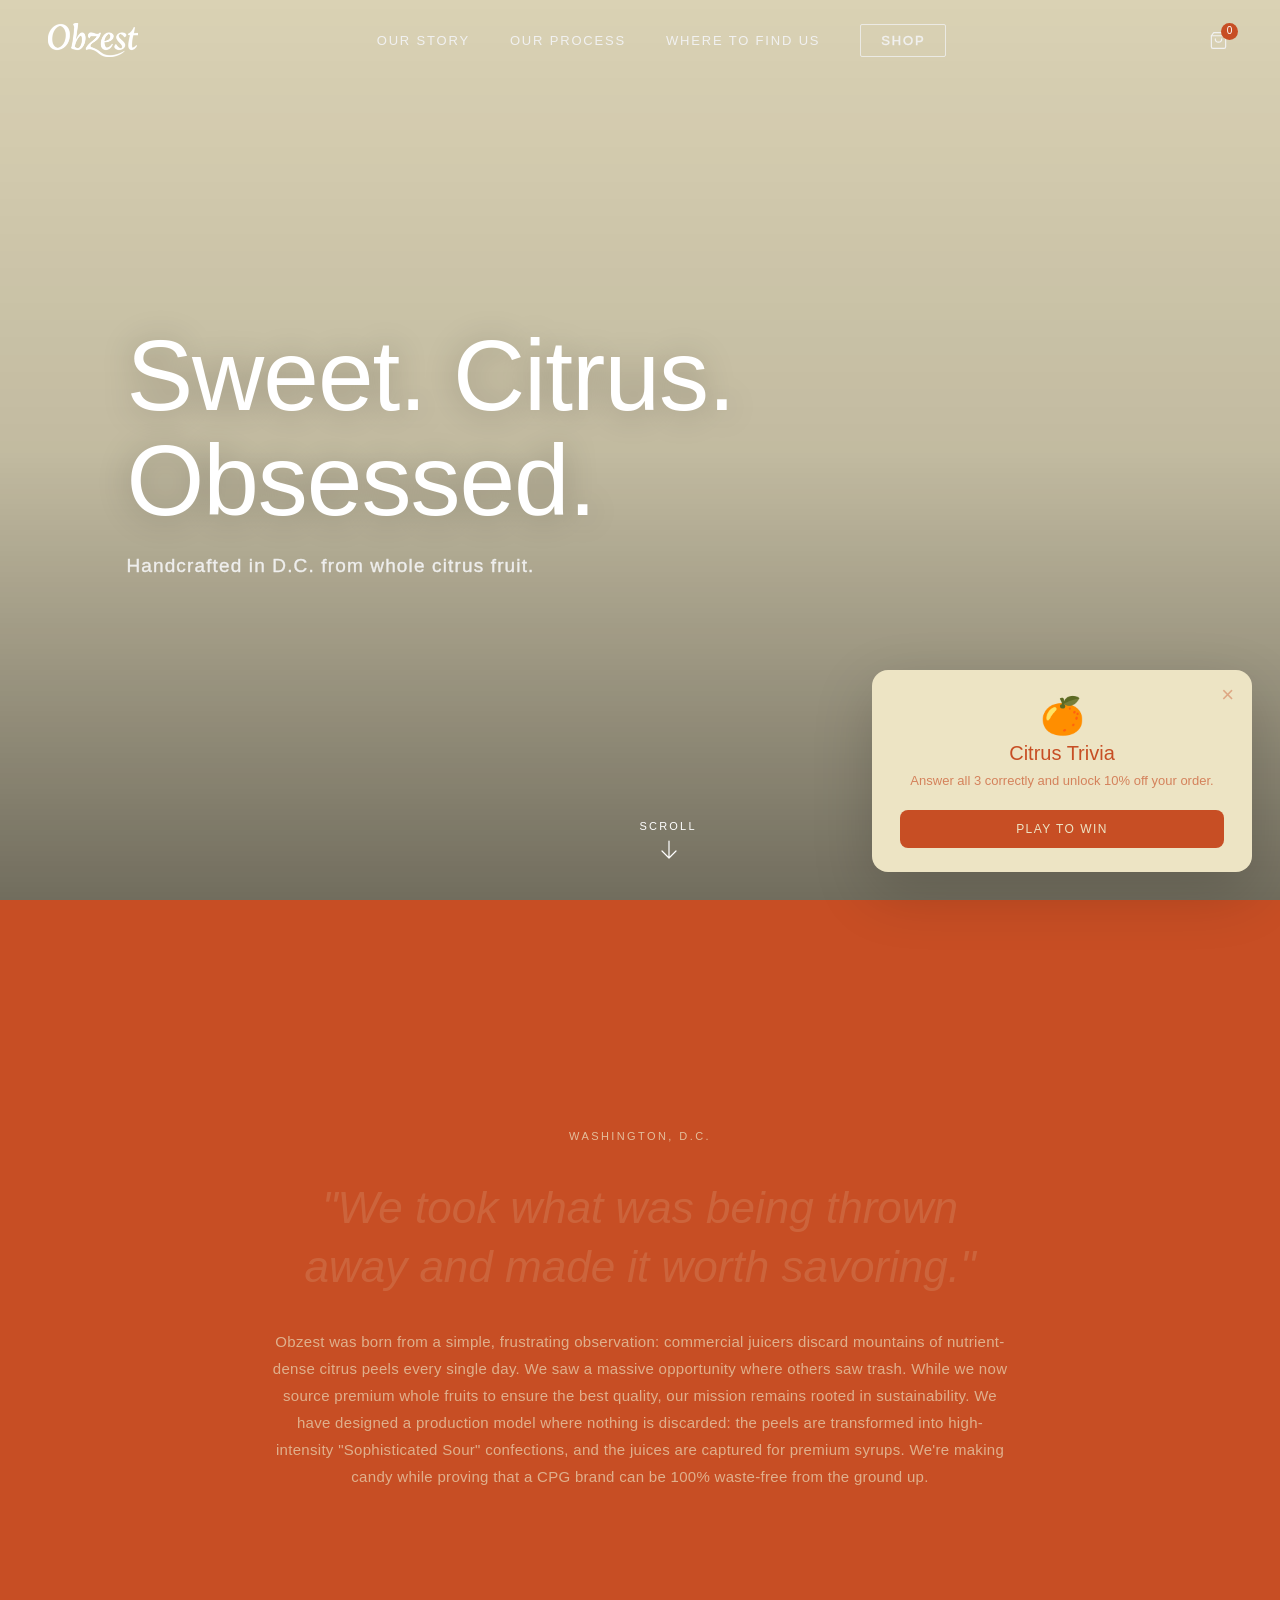
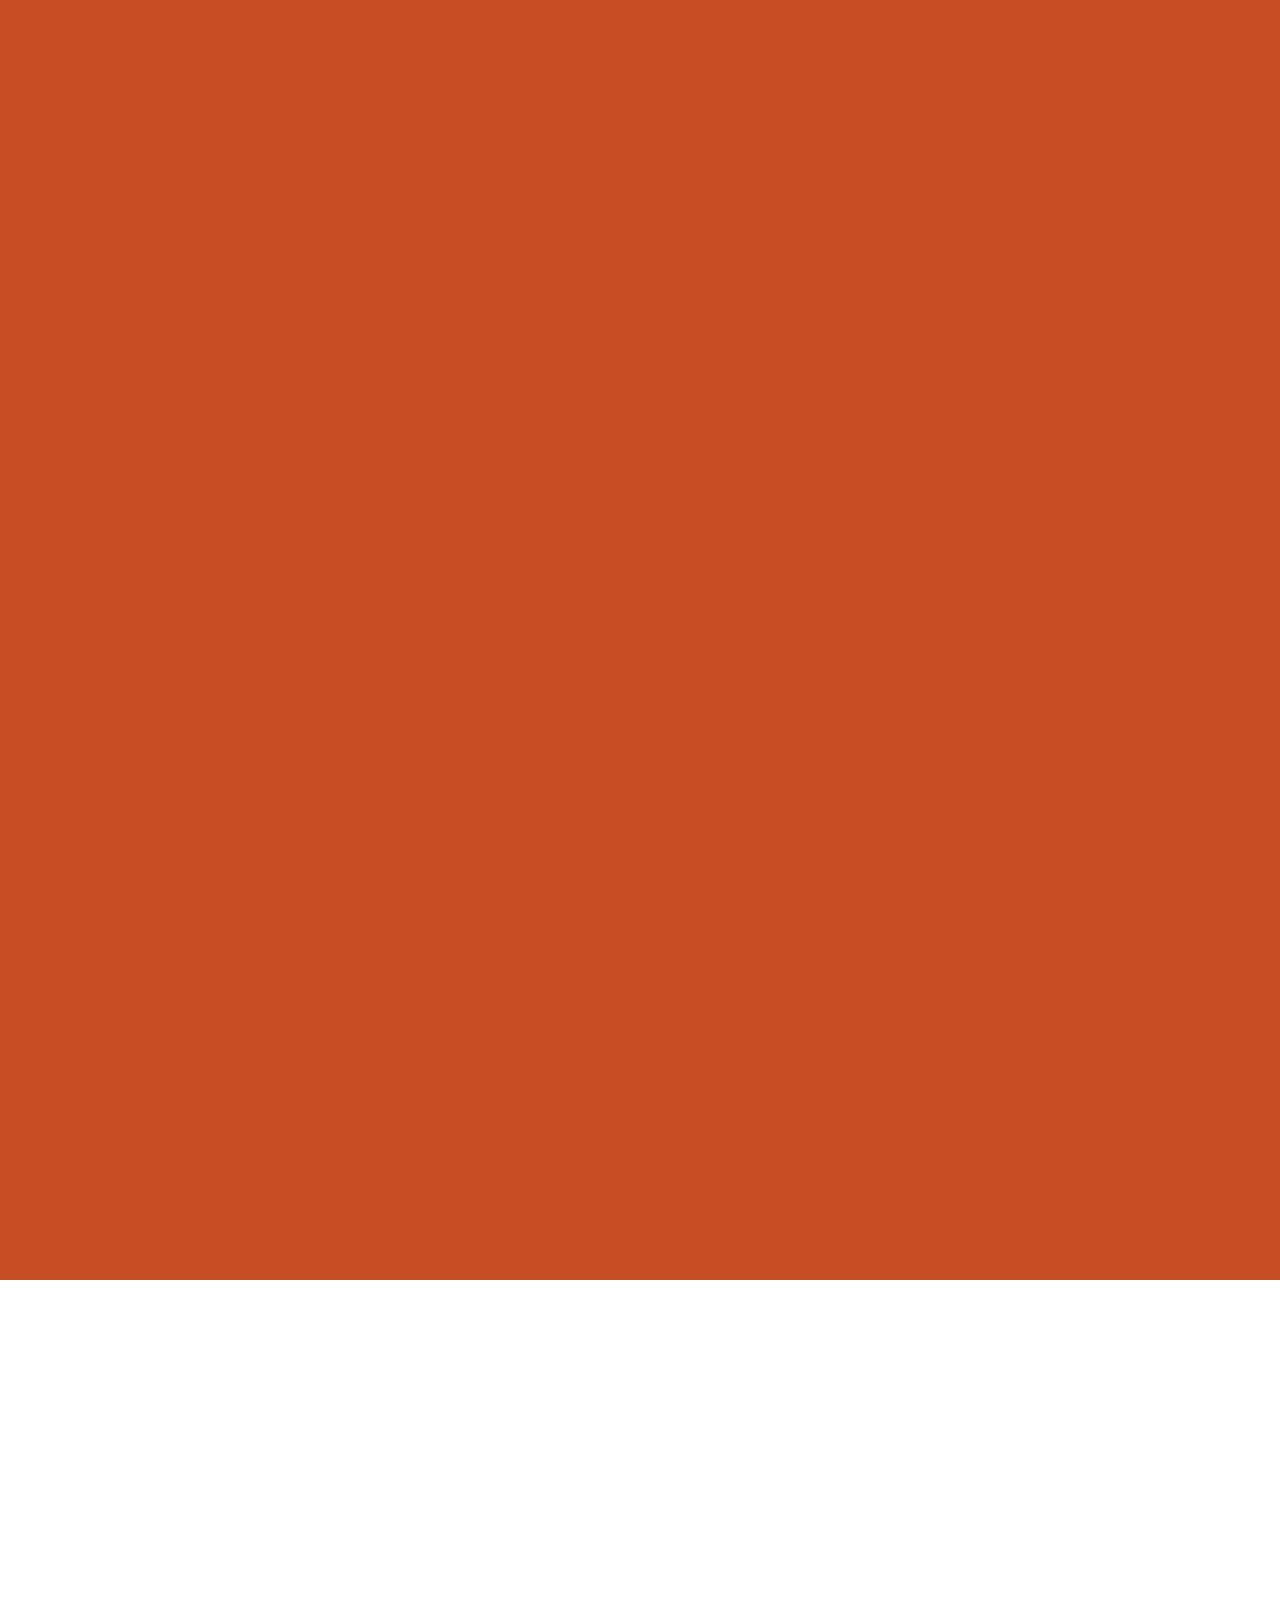
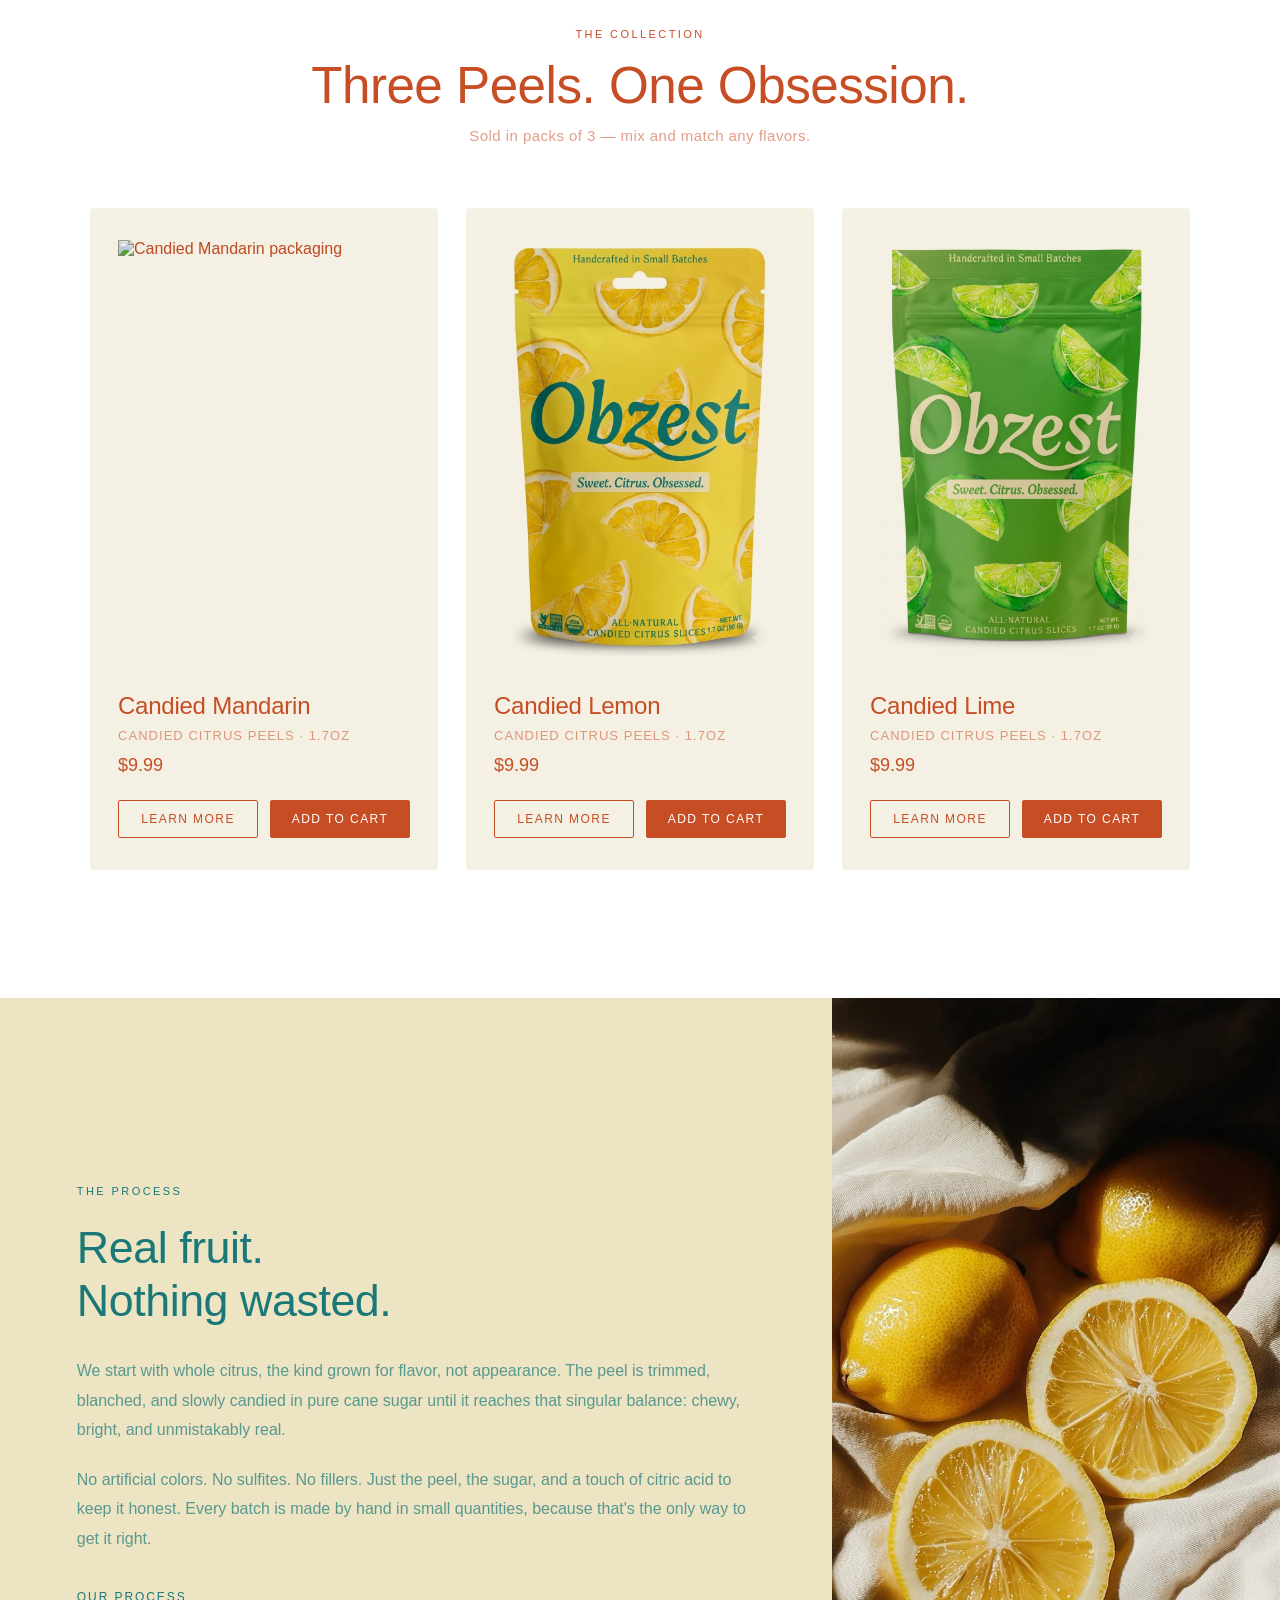
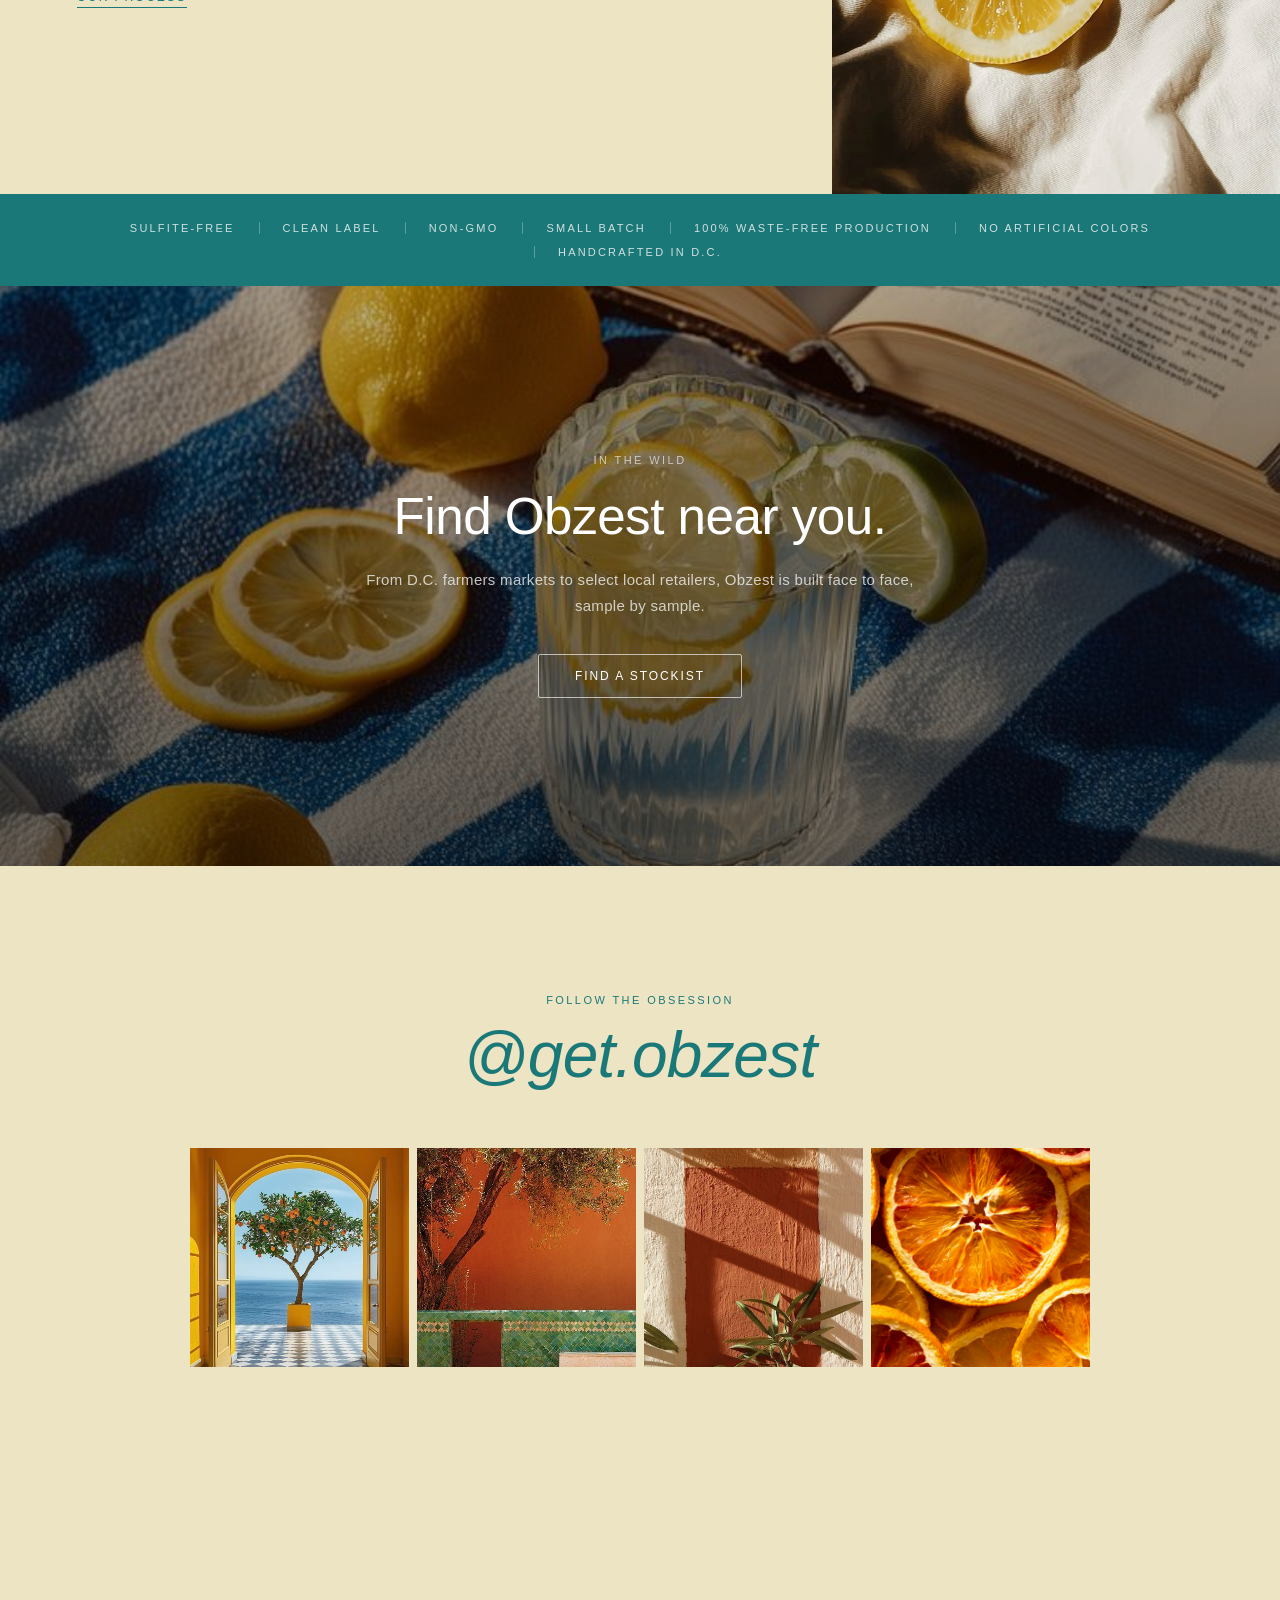
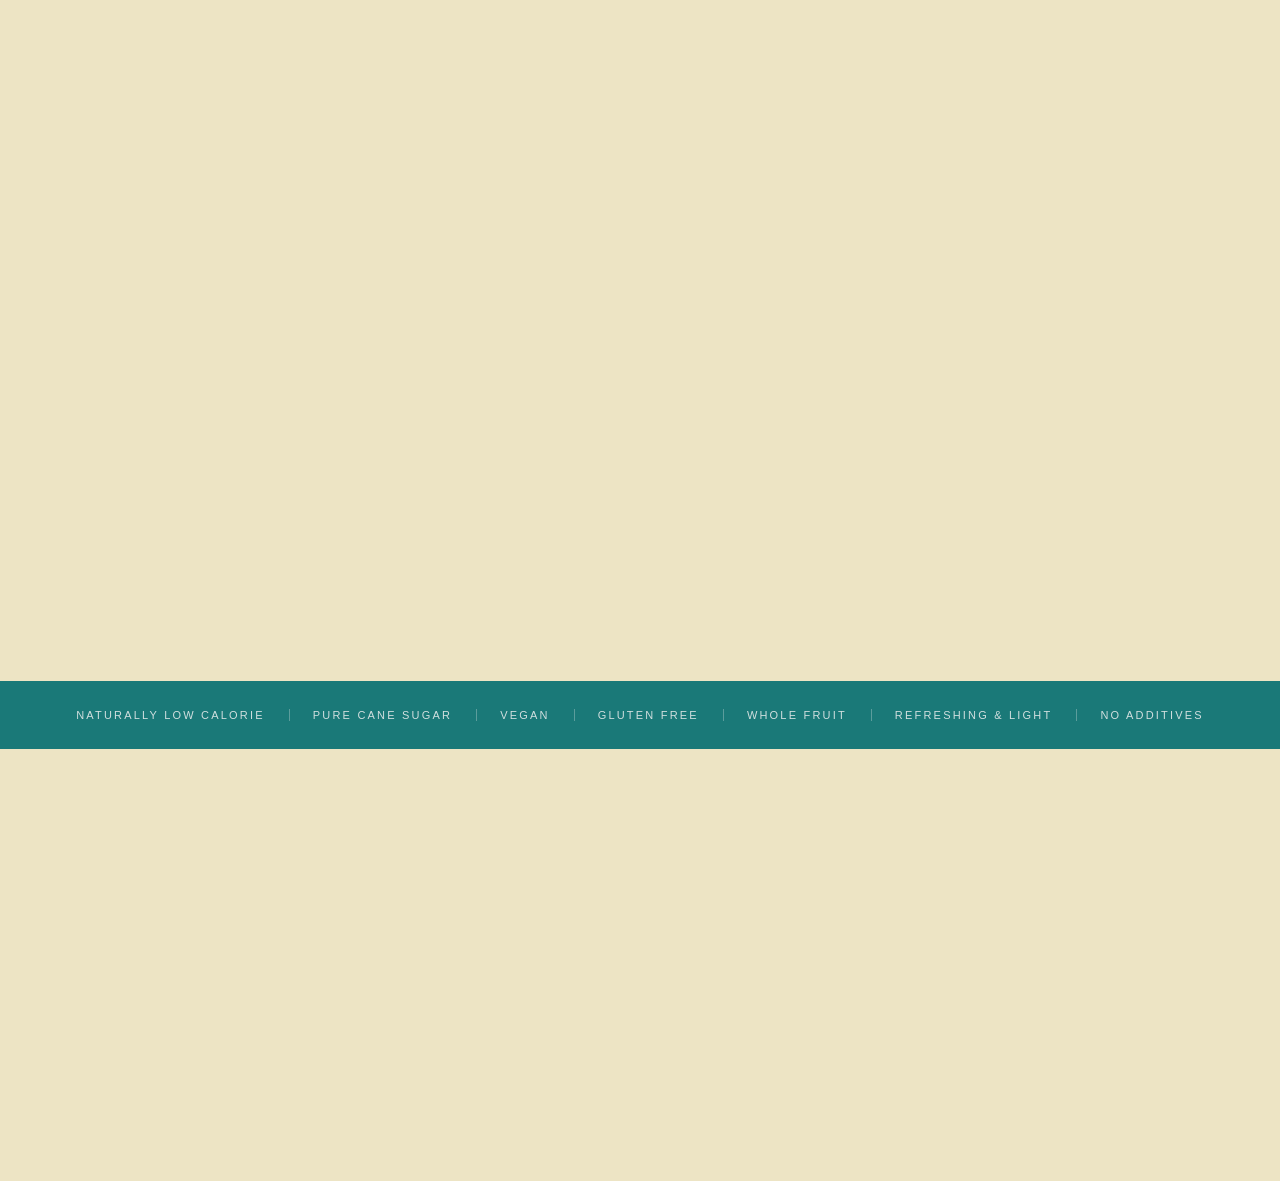
==== commit dce35e64: "Enforce 3-item pack minimum: UI messaging + cart checkout gate - Shop and homepage now say "sold in " ====
--- a/index.html
+++ b/index.html
@@ -87,20 +87,22 @@
   <!-- ══ ORANGE PEEL SCROLL ANIMATION ══════════════════════ -->
   <section class="animation-wrapper" id="animationSection">
     <div class="animation-sticky">
-      <video
-        class="peel-video"
-        id="peelVideo"
-        src="NewAnimationVideoWhiteBG.mp4"
-        muted
-        playsinline
-        preload="auto"
-        aria-hidden="true"
-      ></video>
-      <div class="animation-copy" aria-live="polite">
-        <p class="copy-item" data-at="0.12">Sulfite-free. Clean label. No shortcuts.</p>
-        <p class="copy-item" data-at="0.35">Born from the peel. 100% waste-free production.</p>
-        <p class="copy-item" data-at="0.58">Slightly tangy. Perfectly sweet. Undeniably premium.</p>
-        <p class="copy-item" data-at="0.80">Handcrafted in Washington, D.C.</p>
+      <div class="animation-inner">
+        <video
+          class="peel-video"
+          id="peelVideo"
+          src="NewAnimationVideoWhiteBG.mp4"
+          muted
+          playsinline
+          preload="auto"
+          aria-hidden="true"
+        ></video>
+        <div class="animation-copy" aria-live="polite">
+          <p class="copy-item" data-at="0.12">Sulfite-free. Clean label. No shortcuts.</p>
+          <p class="copy-item" data-at="0.35">Born from the peel. 100% waste-free production.</p>
+          <p class="copy-item" data-at="0.58">Slightly tangy. Perfectly sweet. Undeniably premium.</p>
+          <p class="copy-item" data-at="0.80">Handcrafted in Washington, D.C.</p>
+        </div>
       </div>
     </div>
   </section>
@@ -111,6 +113,7 @@
     <div class="section-header">
       <span class="eyebrow">The Collection</span>
       <h2>Three Peels. One Obsession.</h2>
+      <p class="section-sub">Sold in packs of 3 — mix and match any flavors.</p>
     </div>
     <div class="products-grid">
 
@@ -124,7 +127,7 @@
         <div class="product-card-body">
           <h3 class="product-name">Candied Mandarin</h3>
           <p class="product-desc">Candied Citrus Peels · 1.7oz</p>
-          <p class="product-price">$9.99</p>
+          <p class="product-price" data-variant-price="gid://shopify/ProductVariant/46200778850455">$9.99</p>
           <div class="product-actions">
             <a href="products/orange.html" class="btn-outline">Learn More</a>
             <button class="btn-solid" data-variant="gid://shopify/ProductVariant/46200778850455">Add to Cart</button>
@@ -142,7 +145,7 @@
         <div class="product-card-body">
           <h3 class="product-name">Candied Lemon</h3>
           <p class="product-desc">Candied Citrus Peels · 1.7oz</p>
-          <p class="product-price">$9.99</p>
+          <p class="product-price" data-variant-price="gid://shopify/ProductVariant/46200778752151">$9.99</p>
           <div class="product-actions">
             <a href="products/lemon.html" class="btn-outline">Learn More</a>
             <button class="btn-solid" data-variant="gid://shopify/ProductVariant/46200778752151">Add to Cart</button>
@@ -160,7 +163,7 @@
         <div class="product-card-body">
           <h3 class="product-name">Candied Lime</h3>
           <p class="product-desc">Candied Citrus Peels · 1.7oz</p>
-          <p class="product-price">$9.99</p>
+          <p class="product-price" data-variant-price="gid://shopify/ProductVariant/46200778817687">$9.99</p>
           <div class="product-actions">
             <a href="products/lime.html" class="btn-outline">Learn More</a>
             <button class="btn-solid" data-variant="gid://shopify/ProductVariant/46200778817687">Add to Cart</button>
@@ -460,6 +463,7 @@
   </div>
 
   <!-- Scripts -->
+  <script src="js/prices.js"></script>
   <script src="js/nav.js"></script>
   <script src="js/text-reveal.js"></script>
   <script src="js/scroll-animation.js"></script>
--- a/css/main.css
+++ b/css/main.css
@@ -489,6 +489,12 @@
   background: #fff;
 }
 
+.animation-inner {
+  position: relative;
+  width: 100%;
+  height: 100%;
+}
+
 .peel-video {
   width: 100%;
   height: 100%;
@@ -501,6 +507,7 @@
 .animation-copy {
   position: absolute;
   inset: 0;
+  z-index: 2;
   display: flex;
   align-items: flex-end;
   justify-content: center;
@@ -531,11 +538,17 @@
 
 .copy-item.visible { opacity: 1; }
 
-/* Mobile: autoplay fallback */
+/* Mobile: scroll-driven animation adjustments */
 @media (max-width: 768px) {
-  .animation-wrapper { height: auto; }
-  .animation-sticky { position: relative; height: 100vw; min-height: 480px; }
-  .copy-item { font-size: 20px; bottom: 8vh; }
+  .animation-wrapper { height: 300vh; }
+  .animation-sticky { height: 100vh; }
+  .copy-item {
+    font-size: clamp(15px, 4.5vw, 20px);
+    padding: 10px 20px;
+    background: rgba(255, 255, 255, 0.85);
+    border-radius: 4px;
+    max-width: calc(100% - 48px);
+  }
 }
 
 /* ------------------------------------------------------------
@@ -559,6 +572,16 @@
   font-size: clamp(32px, 4vw, 52px);
   color: var(--color-burnt);
   letter-spacing: -0.01em;
+}
+
+.section-sub {
+  font-family: var(--font);
+  font-weight: 300;
+  font-size: clamp(13px, 1.2vw, 15px);
+  color: var(--color-text);
+  opacity: 0.55;
+  margin-top: 12px;
+  letter-spacing: 0.03em;
 }
 
 .products-grid {
@@ -1178,34 +1201,56 @@
 }
 
 @media (max-width: 768px) {
-  .nav-inner { padding: 0 24px; }
+  .nav-inner { padding: 0 20px; }
   .nav-links { display: none; }
   .hamburger { display: flex; }
 
-  .products-grid { grid-template-columns: 1fr; max-width: 420px; }
+  /* Hero: center on mobile */
+  .hero { justify-content: center; padding-left: 0; padding-right: 0; }
+  .hero-content { text-align: center; padding: 0 28px; }
+
+  .products-grid { grid-template-columns: 1fr; max-width: 420px; margin: 0 auto; }
   .products-section { padding: var(--section-pad) 24px; }
 
   .craft-section { grid-template-columns: 1fr; }
-  .craft-image { height: 320px; }
-  .craft-text { padding: 56px 24px; }
-
-  .attributes-strip { padding: 24px 20px; }
-  .attr-item { padding: 0 12px; font-size: 10px; }
-
-  .find-us-section { height: 480px; }
+  .craft-image { height: 300px; }
+  .craft-text { padding: 48px 24px; }
+
+  .attributes-strip { padding: 20px 16px; }
+  .attr-item { padding: 0 10px; font-size: 10px; }
+
+  .find-us-section { height: 460px; }
 
   .social-grid { grid-template-columns: repeat(2, 1fr); }
-
-  .footer-top { grid-template-columns: 1fr; }
+  .social-section { padding: 72px 24px; }
+
+  .footer-top { grid-template-columns: 1fr; gap: 32px; padding-bottom: 40px; }
   .footer-bottom { flex-direction: column; gap: 8px; text-align: center; }
 
   .text-reveal-outer { height: auto; }
-  .brand-intro--sticky { position: relative; top: auto; height: auto; padding: 80px 24px; }
-  .brand-intro { padding: 80px 24px; }
-  .social-section { padding: 80px 24px; }
+  .brand-intro--sticky { position: relative; top: auto; height: auto; padding: 72px 24px; }
+  .brand-intro { padding: 72px 24px; }
   .footer-scroll-wrapper { height: auto; clip-path: none; }
   .footer-scroll-inner { height: auto; top: 0; }
-  .site-footer { position: relative; top: auto; height: auto; padding: 60px 24px 32px; }
+  .site-footer { position: relative; top: auto; height: auto; padding: 56px 24px 32px; }
+}
+
+@media (max-width: 480px) {
+  /* Stack product card buttons vertically */
+  .product-actions { flex-direction: column; gap: 10px; }
+  .product-actions .btn-outline,
+  .product-actions .btn-solid { flex: none; width: 100%; padding: 13px 0; }
+
+  /* Tighten hero */
+  .hero-headline { margin-bottom: 16px; }
+  .hero-content { padding: 0 20px; }
+
+  /* Tighten footer */
+  .site-footer { padding: 48px 20px 28px; }
+
+  /* Tighten brand intro */
+  .brand-intro--sticky,
+  .brand-intro { padding: 60px 20px; }
 }
 
 /* ------------------------------------------------------------
